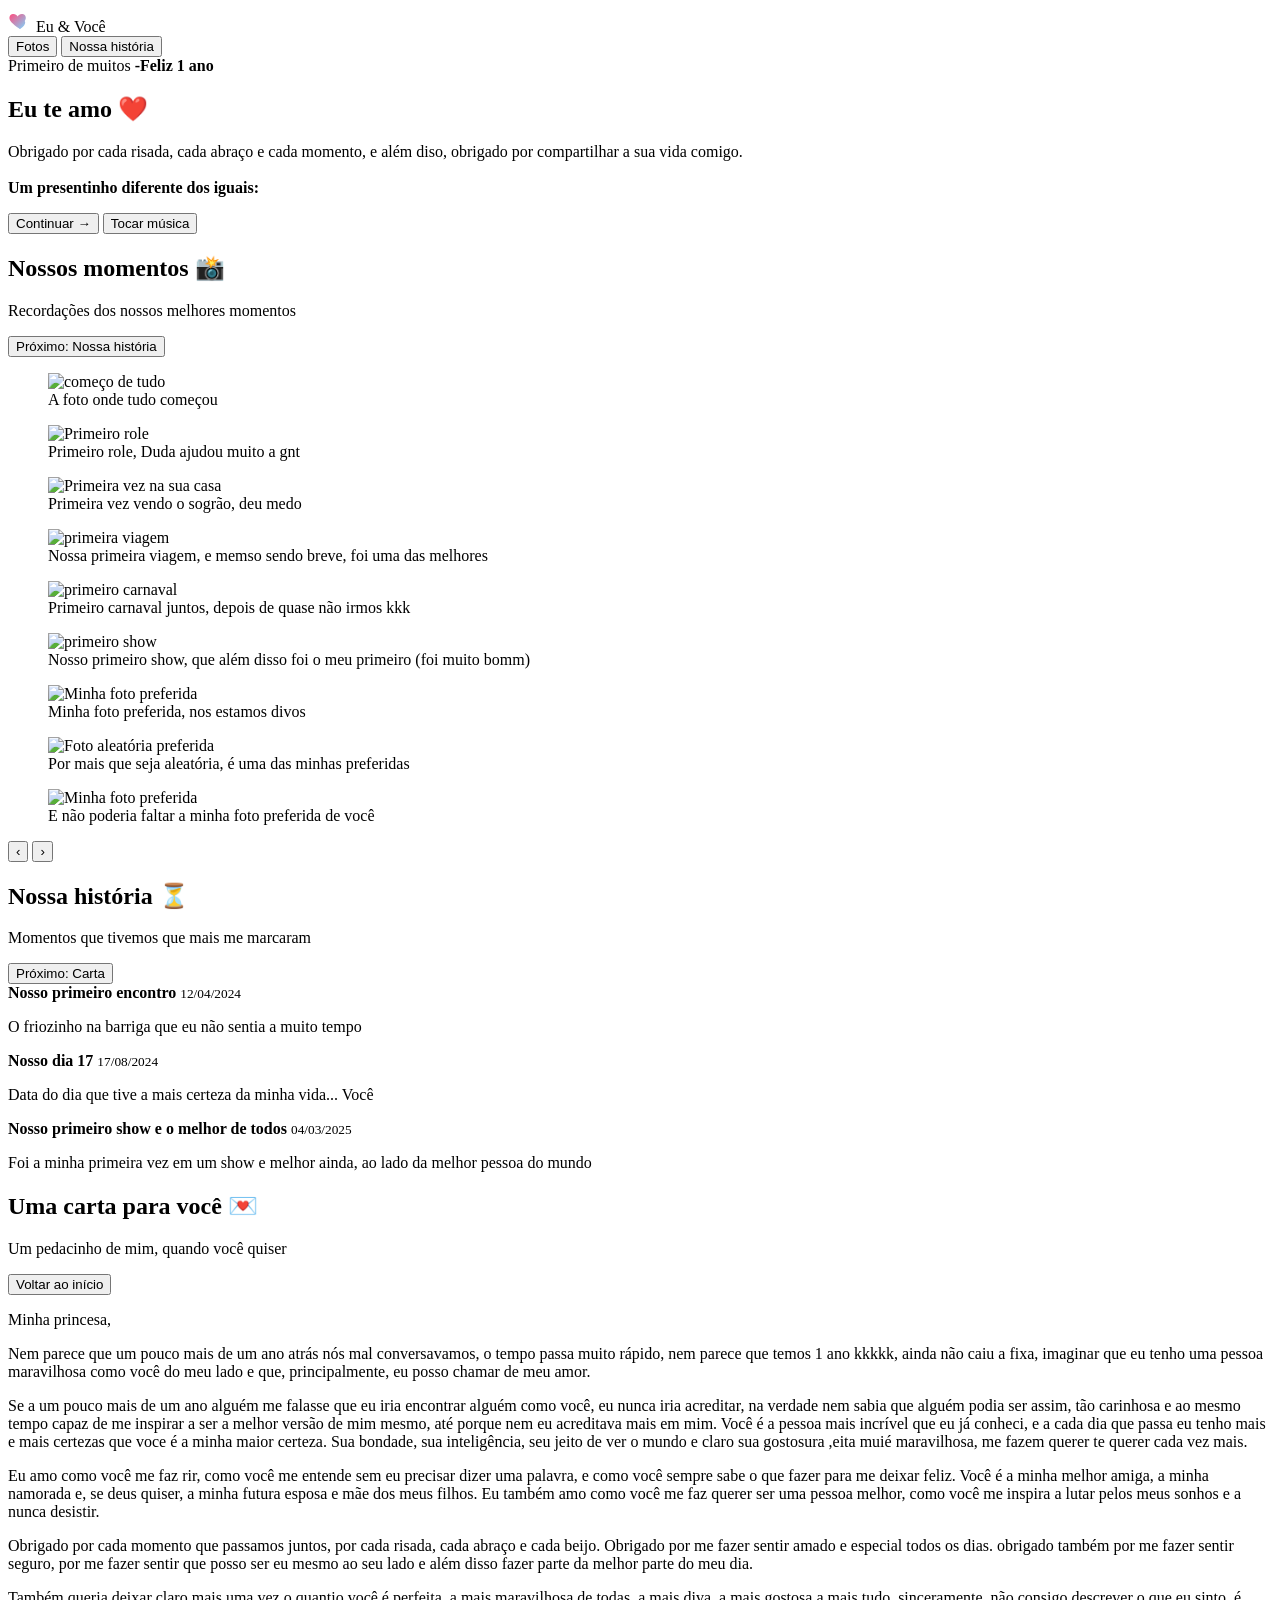
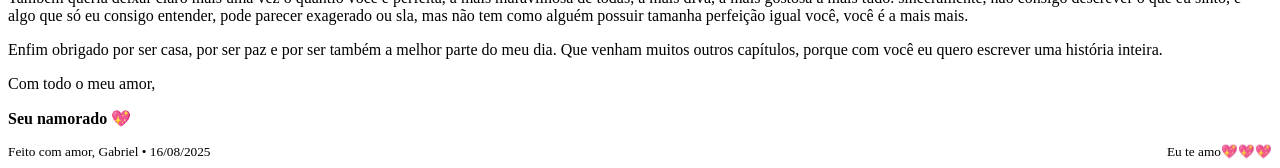
==== 1ano.html @ b61c2620 "Add files via upload" ====
<!DOCTYPE html>
<html lang="pt-BR">
  <head>
    <meta charset="UTF-8" />
    <meta name="viewport" content="width=device-width, initial-scale=1" />
    <title>Eu e Você — 1 Ano 💖</title>
    <meta
      name="description"
      content="Um presente digital romântico com animações para celebrar 1 ano de namoro."
    />
    <link rel="preconnect" href="https://fonts.gstatic.com" crossorigin />
    <link
      href="https://fonts.googleapis.com/css2?family=Poppins:wght@300;400;600;800&display=swap"
      rel="stylesheet"
    />
    <link rel="stylesheet" href="css/1ano.css" />
  </head>
  <body>
    <header class="nav" role="navigation" aria-label="Navegação principal">
      <div class="container">
        <div class="brand" aria-label="Marca">
          <svg
            class="heart"
            width="24"
            height="24"
            viewBox="0 0 24 24"
            fill="none"
            aria-hidden="true"
          >
            <path
              d="M12 21s-7-4.35-9.5-8.1C.42 10.11 1.62 6.5 4.9 6.07 7 5.8 8.77 7.09 9.64 8.5c.87-1.41 2.64-2.7 4.74-2.43 3.29.43 4.49 4.04 2.4 6.82C19 16.65 12 21 12 21Z"
              fill="url(#g)"
            ></path>
            <defs>
              <linearGradient id="g" x1="0" y1="0" x2="1" y2="1">
                <stop stop-color="#ff4d7e" />
                <stop offset="1" stop-color="#7bd7ff" />
              </linearGradient>
            </defs>
          </svg>
          <span>Eu & Você</span>
        </div>
        <div class="actions">
          <button
            class="btn alt"
            onclick="document.querySelector('#galeria').scrollIntoView({behavior:'smooth'})"
          >
            Fotos
          </button>
          <button
            class="btn"
            onclick="document.querySelector('#timeline').scrollIntoView({behavior:'smooth'})"
          >
            Nossa história
          </button>
        </div>
      </div>
    </header>

    <!-- HERO -->
    <section class="hero" id="inicio" aria-labelledby="tit-hero">
      <div class="heart-fx" aria-hidden="true" id="hearts"></div>
      <div class="container hero-inner">
        <span class="pill" role="note"
          >Primeiro de muitos <strong>-</strong><strong>Feliz 1 ano</strong></span
        >
        <h1 class="title" id="tit-hero">
          <span class="love" id="type">Eu te amo</span
          ><span aria-hidden="true"> ❤️</span>
        </h1>
        <p class="subtitle">
          Obrigado por cada risada, cada abraço e cada momento, e além diso, obrigado por compartilhar a sua vida comigo.<br>
          <br><strong>Um presentinho diferente dos iguais:</strong>
        </p>
        <div class="cta-row" role="group" aria-label="Ações principais">
          <button class="btn" id="btnContinuar" aria-describedby="dica">
            Continuar <span aria-hidden>→</span>
          </button>
          <button class="btn alt" id="btnMusica" aria-pressed="false">
            Tocar música
          </button>
        </div>
      </div>
    </section>

    <!-- GALERIA COM CARROSSEL -->
    <section id="galeria" aria-labelledby="tit-galeria">
      <div class="container">
        <div class="section-head reveal">
          <div>
            <h2 id="tit-galeria">Nossos momentos 📸</h2>
            <p class="section-sub">
              Recordações dos nossos melhores momentos
            </p>
          </div>
          <button
            class="btn alt"
            onclick="document.querySelector('#timeline').scrollIntoView({behavior:'smooth'})"
          >
            Próximo: Nossa história
          </button>
        </div>

        <div class="carousel" id="carousel">
          <div class="carousel-track">
            <figure class="card">
              <img
                src="images/comeco.jpeg"
                alt="começo de tudo"
              />
              <figcaption class="cap">A foto onde tudo começou</figcaption>
            </figure>
            <figure class="card">
              <img src="images/primeiro-role.jpeg" alt="Primeiro role" />
              <figcaption class="cap">
                Primeiro role, Duda ajudou muito a gnt
              </figcaption>
            </figure>
            <figure class="card">
              <img src="images/primeira-casa.jpeg" alt="Primeira vez na sua casa" />
              <figcaption class="cap">
                Primeira vez vendo o sogrão, deu medo
              </figcaption>
            </figure>
            <figure class="card">
              <img src="images/primeira-viagem.jpeg" alt="primeira viagem" />
              <figcaption class="cap">
                Nossa primeira viagem, e memso sendo breve, foi uma das melhores
              </figcaption>
            </figure>
            <figure class="card">
              <img
                src="images/primeiro-carnaval.jpeg"
                alt="primeiro carnaval"
              />
              <figcaption class="cap">
                Primeiro carnaval juntos, depois de quase não irmos kkk
              </figcaption>
            </figure>
            <figure class="card">
              <img
                src="images/primeiro-show.jpeg"
                alt="primeiro show"
              />
              <figcaption class="cap">
                Nosso primeiro show, que além disso foi o meu primeiro (foi
                muito bomm)
              </figcaption>
            </figure>
            <figure class="card">
              <img
                src="images/foto-preferida.jpeg"
                alt="Minha foto preferida"
              />
              <figcaption class="cap">
                Minha foto preferida, nos estamos divos
              </figcaption>
            </figure>
            <figure class="card">
              <img
                src="images/aleatoria-preferida.jpeg"
                alt="Foto aleatória preferida"
              />
              <figcaption class="cap">
                Por mais que seja aleatória, é uma das minhas preferidas
              </figcaption>
            </figure>
            <figure class="card">
              <img
                src="images/minha-preferida.jpeg"
                alt="Minha foto preferida"
              />
              <figcaption class="cap">
                E não poderia faltar a minha foto preferida de você
              </figcaption>
            </figure>
          </div>
          <button class="carousel-btn prev" aria-label="Anterior">‹</button>
          <button class="carousel-btn next" aria-label="Próxima">›</button>
        </div>
      </div>
    </section>

    <!-- TIMELINE -->
    <section id="timeline" aria-labelledby="tit-time">
      <div class="container">
        <div class="section-head reveal">
          <div>
            <h2 id="tit-time">Nossa história ⏳</h2>
            <p class="section-sub">Momentos que tivemos que mais me marcaram</p>
          </div>
          <button
            class="btn alt"
            onclick="document.querySelector('#carta').scrollIntoView({behavior:'smooth'})"
          >
            Próximo: Carta
          </button>
        </div>
        <div class="timeline">
          <div class="t-item reveal">
            <div class="t-dot" aria-hidden="true"></div>
            <div class="t-card">
              <strong>Nosso primeiro encontro</strong>
              <small>12/04/2024</small>
              <p>O friozinho na barriga que eu não sentia a muito tempo</p>
            </div>
          </div>
          <div class="t-item reveal">
            <div class="t-dot" aria-hidden="true"></div>
            <div class="t-card">
              <strong>Nosso dia 17</strong>
              <small>17/08/2024</small>
              <p>Data do dia que tive a mais certeza da minha vida... Você</p>
            </div>
          </div>
          <div class="t-item reveal">
            <div class="t-dot" aria-hidden="true"></div>
            <div class="t-card">
              <strong>Nosso primeiro show e o melhor de todos</strong>
              <small>04/03/2025</small>
              <p>
                Foi a minha primeira vez em um show e melhor ainda, ao lado da
                melhor pessoa do mundo
              </p>
            </div>
          </div>
        </div>
      </div>
    </section>

    <!-- CARTA -->
    <section id="carta" aria-labelledby="tit-carta">
      <div class="container">
        <div class="section-head reveal">
          <div>
            <h2 id="tit-carta">Uma carta para você 💌</h2>
            <p class="section-sub">
              Um pedacinho de mim, quando você quiser
            </p>
          </div>
          <button
            class="btn alt"
            onclick="document.querySelector('#inicio').scrollIntoView({behavior:'smooth'})"
          >
            Voltar ao início
          </button>
        </div>
        <div class="letter">
          <div class="paper reveal" id="texto-carta">
            <p>Minha princesa,</p>
            <p>
              Nem parece que um pouco mais de um ano atrás nós mal
              conversavamos, o tempo passa muito rápido, nem parece que temos 1
              ano kkkkk, ainda não caiu a fixa, imaginar que eu tenho uma pessoa
              maravilhosa como você do meu lado e que, principalmente, eu posso
              chamar de meu amor.
            </p>

            <p>
              Se a um pouco mais de um ano alguém me falasse que eu iria
              encontrar alguém como você, eu nunca iria acreditar, na verdade
              nem sabia que alguém podia ser assim, tão carinhosa e ao mesmo
              tempo capaz de me inspirar a ser a melhor versão de mim mesmo, até
              porque nem eu acreditava mais em mim. Você é a pessoa mais
              incrível que eu já conheci, e a cada dia que passa eu tenho mais e
              mais certezas que voce é a minha maior certeza. Sua bondade, sua
              inteligência, seu jeito de ver o mundo e claro sua gostosura ,eita
              muié maravilhosa, me fazem querer te querer cada vez mais.
            </p>

            <p>
              Eu amo como você me faz rir, como você me entende sem eu precisar
              dizer uma palavra, e como você sempre sabe o que fazer para me
              deixar feliz. Você é a minha melhor amiga, a minha namorada e, se
              deus quiser, a minha futura esposa e mãe dos meus filhos. Eu
              também amo como você me faz querer ser uma pessoa melhor, como
              você me inspira a lutar pelos meus sonhos e a nunca desistir.
            </p>
            <p>
              Obrigado por cada momento que passamos juntos, por cada risada,
              cada abraço e cada beijo. Obrigado por me fazer sentir amado e
              especial todos os dias. obrigado também por me fazer sentir
              seguro, por me fazer sentir que posso ser eu mesmo ao seu lado e
              além disso fazer parte da melhor parte do meu dia.
            </p>
            <p>
              Também queria deixar claro mais uma vez o quantio você é perfeita,
              a mais maravilhosa de todas, a mais diva, a mais gostosa a mais
              tudo. sinceramente, não consigo descrever o que eu sinto, é algo que
              só eu consigo entender, pode parecer exagerado ou sla, mas não tem
              como alguém possuir tamanha perfeição igual você, você é a mais
              mais.
            </p>
            <p>
              Enfim obrigado por ser casa, por ser paz e por ser também a melhor parte
              do meu dia. Que venham muitos outros capítulos, porque com você eu
              quero escrever uma história inteira.
            </p>
            <p>Com todo o meu amor,</p>
            <p><strong>Seu namorado 💖</strong></p>
          </div>
        </div>
      </div>
    </section>

    <footer>
      <div
        class="container"
        style="
          display: flex;
          justify-content: space-between;
          gap: 10px;
          flex-wrap: wrap;
        "
      >
        <small>Feito com amor, Gabriel • 16/08/2025</small>
        <small> Eu te amo💖💖💖</small
        >
      </div>
    </footer>

    <audio id="player" preload="auto" src="audio/musica.mp3"></audio>
    <script src="js/1ano.js"></script>
  </body>
</html>
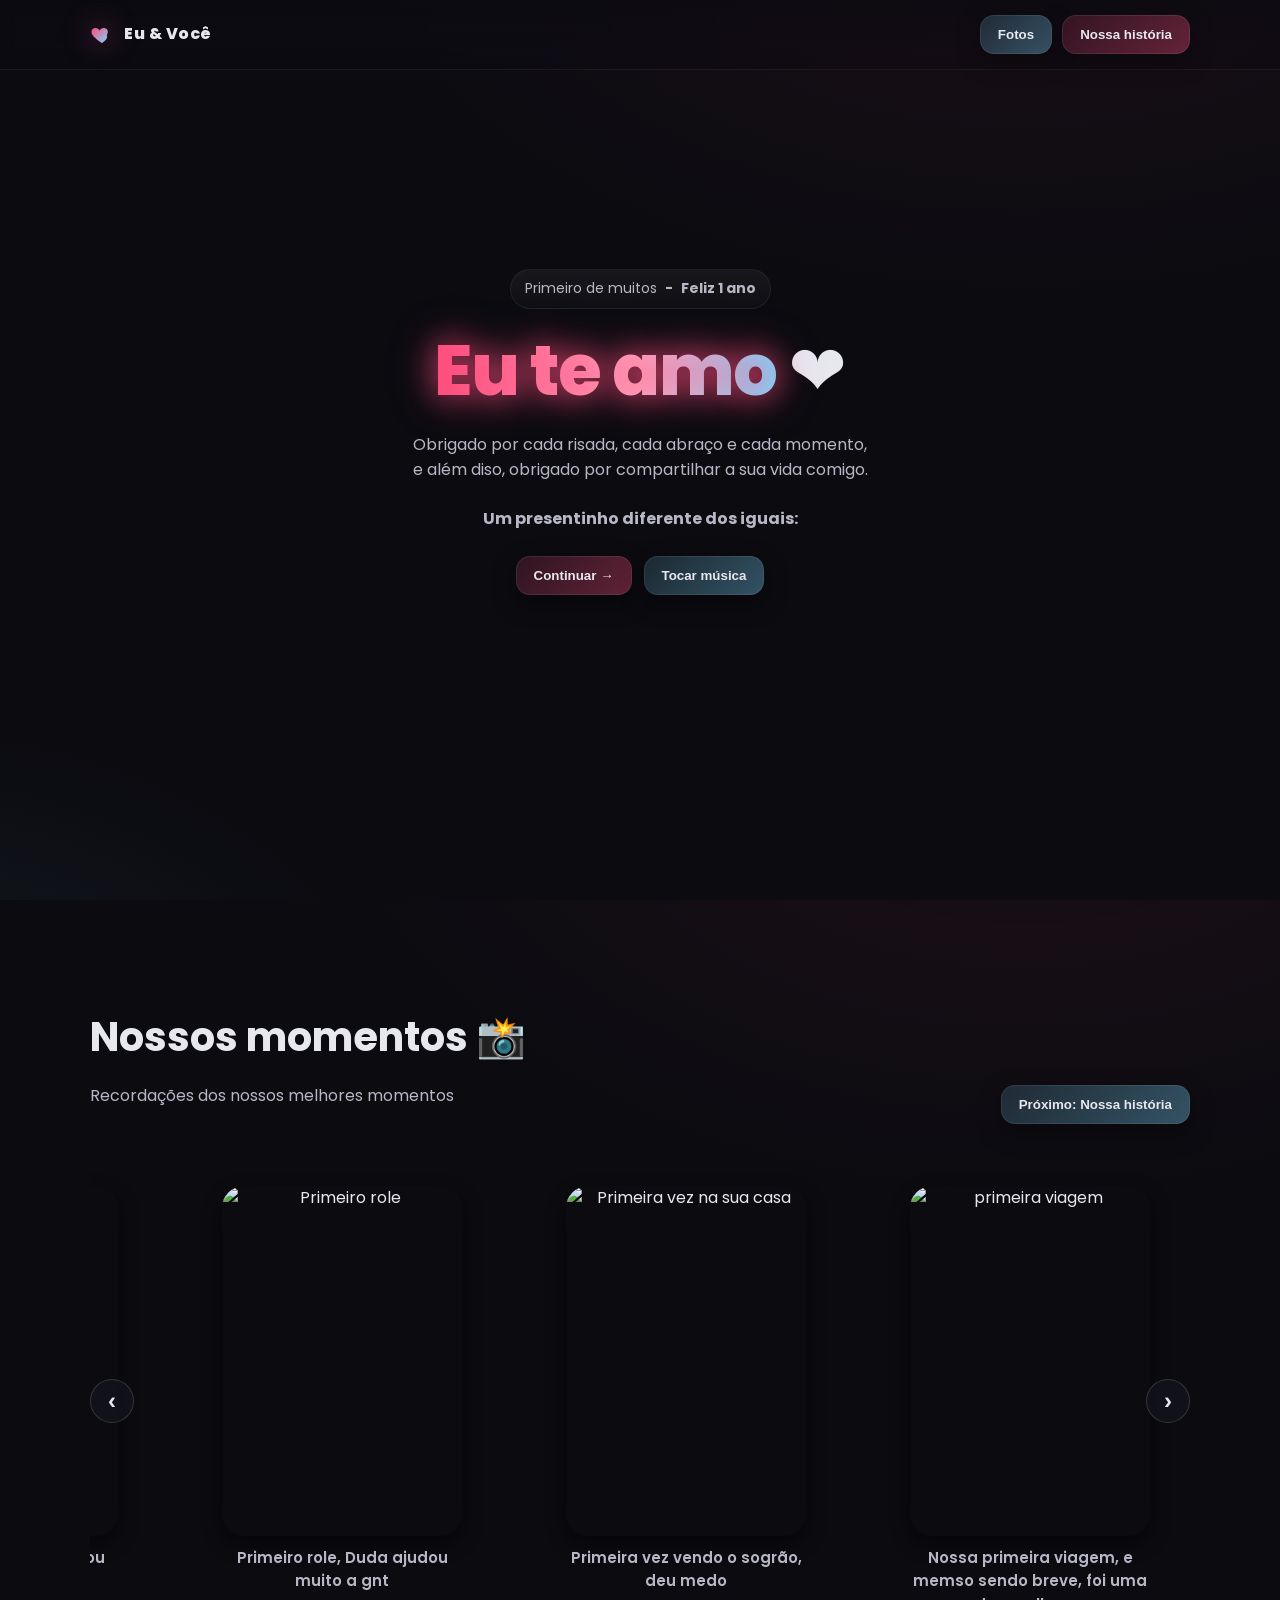
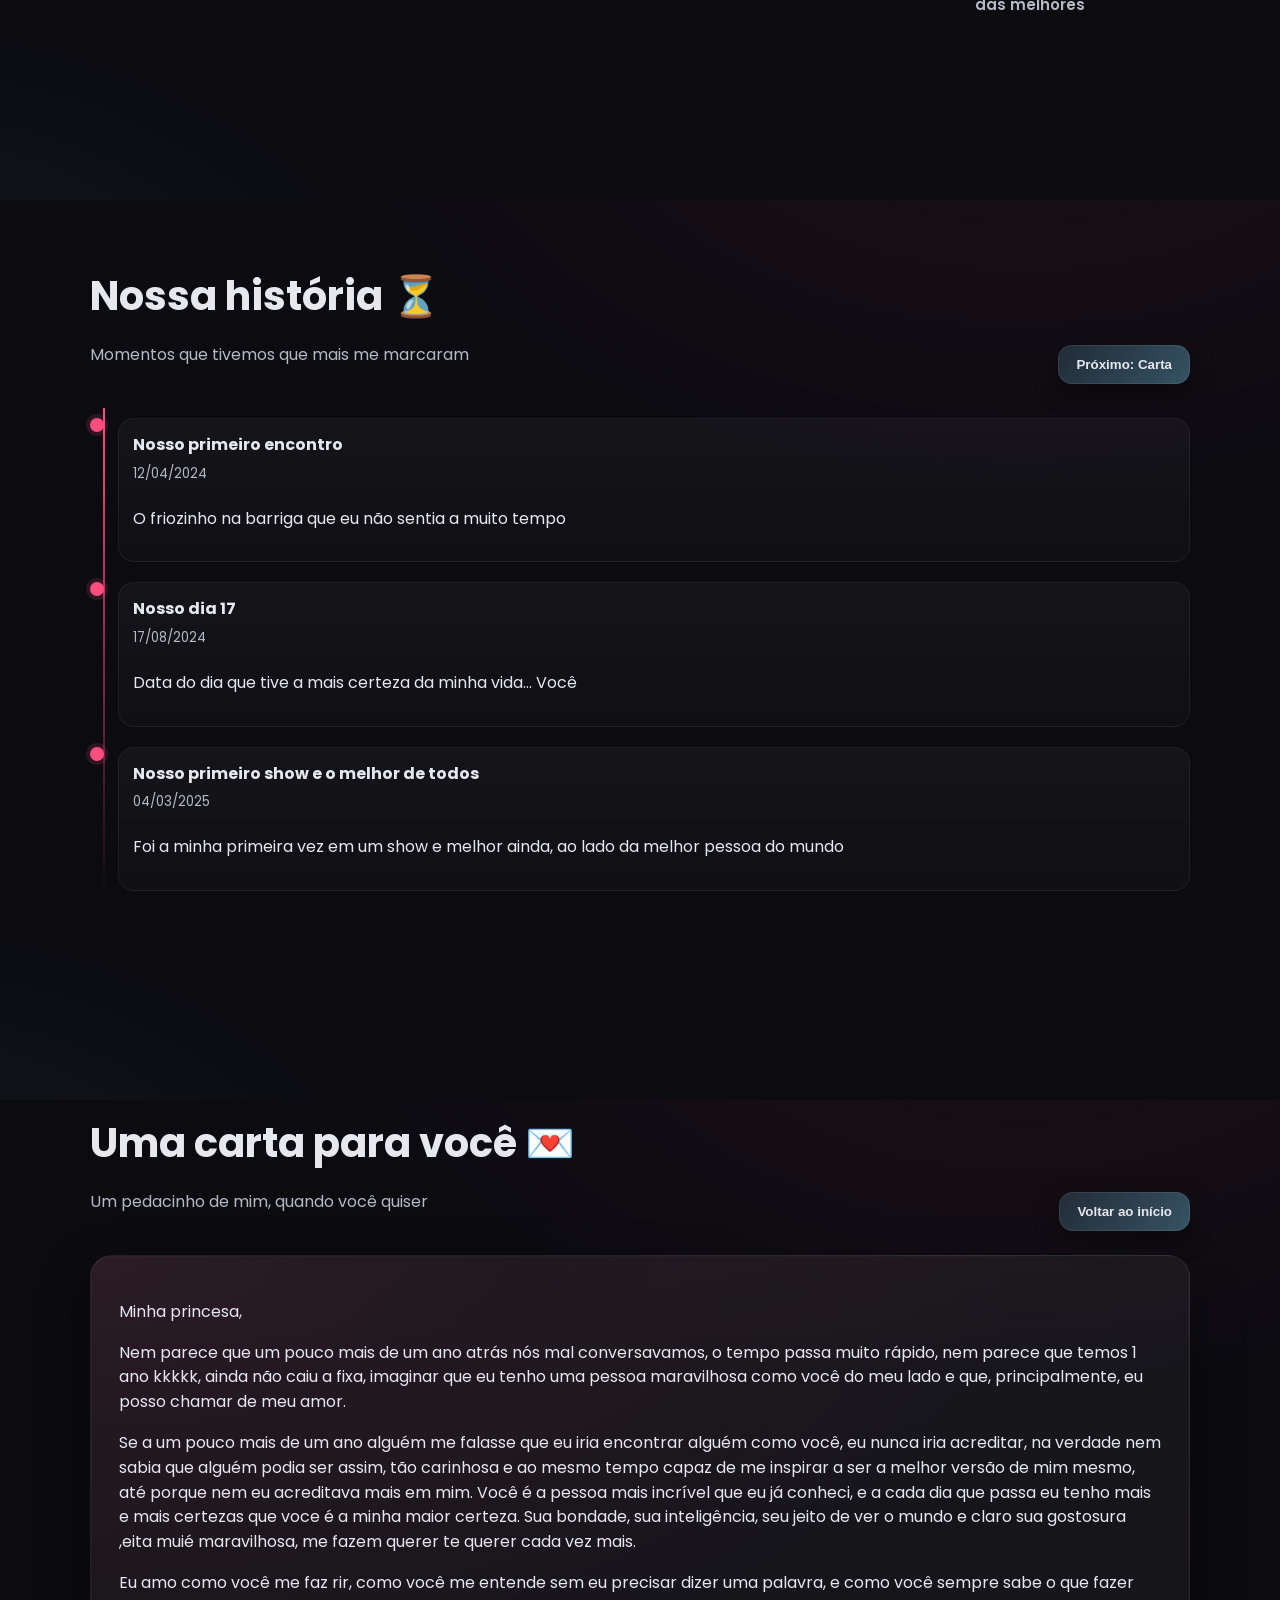
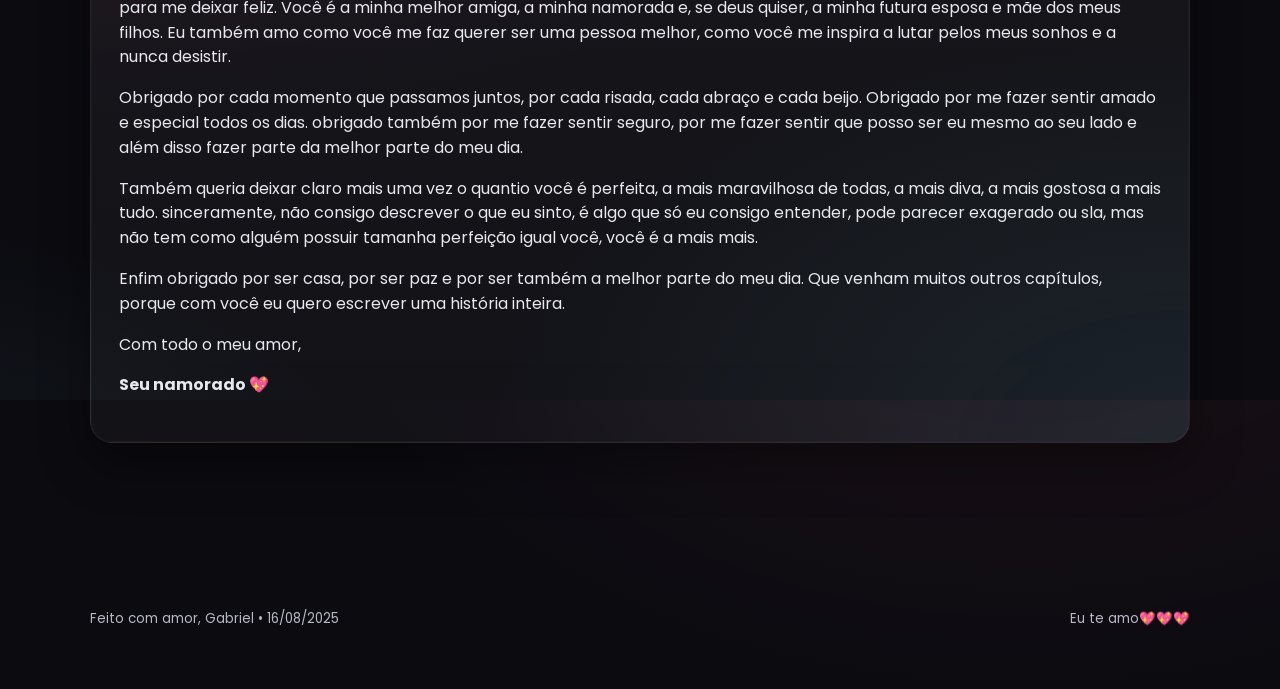
==== commit 354ab80b: "Update 1ano.html" ====
--- a/1ano.html
+++ b/1ano.html
@@ -13,7 +13,7 @@
       href="https://fonts.googleapis.com/css2?family=Poppins:wght@300;400;600;800&display=swap"
       rel="stylesheet"
     />
-    <link rel="stylesheet" href="css/1ano.css" />
+    <link rel="stylesheet" href="1ano.css" />
   </head>
   <body>
     <header class="nav" role="navigation" aria-label="Navegação principal">
@@ -318,8 +318,8 @@
         >
       </div>
     </footer>
-
-    <audio id="player" preload="auto" src="audio/musica.mp3"></audio>
-    <script src="js/1ano.js"></script>
+    
+    <script src="1ano.js"></script>
   </body>
 </html>
+
--- a/1ano.css
+++ b/1ano.css
@@ -0,0 +1,457 @@
+:root {
+    --bg: #0b0b10;
+    /* Dark base */
+    --bg-soft: #12121a;
+    /* Dark surface */
+    --txt: #e7e7ee;
+    /* Primary text */
+    --muted: #b7b7c6;
+    /* Secondary text */
+    --accent: #ff4d7e;
+    /* Primary accent (rosa) */
+    --accent-2: #7bd7ff;
+    /* Sec. accent (azul suave) */
+    --glow: 0 0 30px rgba(255, 77, 126, .45);
+    --radius: 22px;
+    --space: clamp(14px, 2.2vw, 24px);
+}
+
+* {
+    box-sizing: border-box
+}
+
+html, body {
+    height: 100%
+}
+
+body {
+    margin: 0;
+    font-family: Poppins, system-ui, -apple-system, Segoe UI, Roboto, Ubuntu, Cantarell, Noto Sans, sans-serif;
+    background: radial-gradient(1200px 800px at 80% -20%, rgba(255, 77, 126, .08), transparent 60%),
+        radial-gradient(900px 600px at -10% 120%, rgba(123, 215, 255, .08), transparent 60%),
+        var(--bg);
+    color: var(--txt);
+    line-height: 1.55;
+    overflow-x: hidden;
+    scroll-behavior: smooth;
+}
+
+a {
+    color: inherit
+}
+
+.container {
+    width: min(1100px, 92%);
+    margin-inline: auto
+}
+
+/* NAV minimal */
+.nav {
+    position: fixed;
+    inset: 0 auto auto 0;
+    right: 0;
+    height: 70px;
+    display: flex;
+    align-items: center;
+    z-index: 20;
+    /* Fallback without blur */
+    background: linear-gradient(180deg, rgba(11, 11, 16, .85), rgba(11, 11, 16, .3));
+    border-bottom: 1px solid rgba(255, 255, 255, .06);
+}
+
+.nav .container {
+    display: flex;
+    justify-content: space-between;
+    align-items: center
+}
+
+.brand {
+    display: flex;
+    gap: 10px;
+    align-items: center;
+    font-weight: 800;
+    letter-spacing: .5px
+}
+
+.brand .heart {
+    filter: drop-shadow(0 0 14px rgba(255, 77, 126, .6))
+}
+
+.nav .actions {
+    display: flex;
+    gap: 10px
+}
+
+.btn {
+    appearance: none;
+    border: 0;
+    padding: 12px 18px;
+    border-radius: 14px;
+    cursor: pointer;
+    font-weight: 600;
+    background: linear-gradient(135deg, rgba(255, 77, 126, .15), rgba(255, 77, 126, .35));
+    color: var(--txt);
+    box-shadow: inset 0 0 0 1px rgba(255, 255, 255, .08), 0 8px 24px rgba(0, 0, 0, .35);
+    transition: transform .18s ease, box-shadow .2s ease, filter .2s ease;
+}
+
+.btn:hover {
+    transform: translateY(-1px);
+    filter: saturate(110%);
+    box-shadow: inset 0 0 0 1px rgba(255, 77, 126, .4), 0 10px 28px rgba(255, 77, 126, .15)
+}
+
+.btn.alt {
+    background: linear-gradient(135deg, rgba(123, 215, 255, .15), rgba(123, 215, 255, .35))
+}
+
+/* HERO */
+.hero {
+    position: relative;
+    min-height: 100vh;
+    display: grid;
+    place-items: center;
+    text-align: center;
+    padding-top: 70px
+}
+
+.hero-inner {
+    display: grid;
+    gap: 24px;
+    place-items: center
+}
+
+.pill {
+    display: inline-flex;
+    align-items: center;
+    gap: 8px;
+    padding: 8px 14px;
+    border-radius: 999px;
+    font-size: 14px;
+    color: var(--muted);
+    background: linear-gradient(180deg, rgba(255, 255, 255, .05), rgba(255, 255, 255, .02));
+    border: 1px solid rgba(255, 255, 255, .06);
+}
+
+.title {
+    font-size: clamp(36px, 6vw, 70px);
+    font-weight: 800;
+    letter-spacing: -.02em;
+    line-height: 1.08;
+    margin: 0
+}
+
+.title .love {
+    background: linear-gradient(90deg, var(--accent), #ffa4be 60%, var(--accent-2));
+    -webkit-background-clip: text;
+    background-clip: text;
+    color: transparent;
+    text-shadow: var(--glow)
+}
+
+.subtitle {
+    max-width: 46ch;
+    color: var(--muted);
+    margin: 0
+}
+
+.cta-row {
+    display: flex;
+    gap: 12px;
+    flex-wrap: wrap;
+    justify-content: center
+}
+
+/* HEARTS floating */
+.heart-fx {
+    position: absolute;
+    inset: 0;
+    overflow: hidden;
+    pointer-events: none
+}
+
+.heart-fx span {
+    position: absolute;
+    bottom: -40px;
+    font-size: clamp(18px, 2.4vw, 32px);
+    opacity: .55;
+    animation: floatUp linear forwards;
+}
+
+@keyframes floatUp {
+    from {
+        transform: translateY(0) translateX(0) scale(.9)
+    }
+
+    to {
+        transform: translateY(-120vh) translateX(var(--tx)) scale(1.2);
+        opacity: 0
+    }
+}
+
+/* ==== CARROSSEL AJUSTADO ==== */
+.carousel {
+    position: relative;
+    overflow: hidden;
+    width: 100%;
+    margin: 0 auto;
+    padding: 10px 0;
+}
+
+.carousel-track {
+    display: flex;
+    flex-wrap: nowrap;
+    transition: transform 0.5s ease;
+    will-change: transform;
+}
+
+.carousel .card {
+    flex: 0 0 24%;
+    text-align: center;
+    padding: 12px;
+    box-sizing: border-box;
+    display: flex;
+    flex-direction: column;
+    align-items: center;
+}
+
+.carousel .card img {
+    width: 100%;
+    height: 350px;
+    object-fit: cover;
+    border-radius: var(--radius);
+    box-shadow: 0 8px 20px rgba(0, 0, 0, .4);
+    display: block;
+}
+
+.carousel .card .cap {
+    margin-top: 10px;
+    font-size: 15px;
+    font-weight: 600;
+    color: var(--muted);
+    text-align: center;
+}
+
+.carousel-btn {
+    position: absolute;
+    top: 50%;
+    transform: translateY(-50%);
+    background: rgba(20, 20, 30, .7);
+    border: 1px solid rgba(255, 255, 255, .15);
+    border-radius: 50%;
+    width: 44px;
+    height: 44px;
+    cursor: pointer;
+    color: var(--txt);
+    font-size: 24px;
+    font-weight: 700;
+    display: grid;
+    place-items: center;
+    transition: background .3s;
+}
+
+.carousel-btn:hover {
+    background: rgba(255, 255, 255, .15);
+}
+
+.carousel-btn.prev {
+    left: 0;
+}
+
+.carousel-btn.next {
+    right: 0;
+}
+
+
+.carousel-btn:hover {
+    background: rgba(255, 255, 255, .15);
+}
+
+
+/* ==== FIM CARROSSEL ==== */
+
+section {
+    padding: calc(80px + 2vw) 0
+}
+
+.section-head {
+    display: flex;
+    align-items: end;
+    justify-content: space-between;
+    gap: 14px;
+    margin-bottom: 24px
+}
+
+h2 {
+    margin: 0;
+    font-size: clamp(24px, 3.4vw, 40px)
+}
+
+.section-sub {
+    color: var(--muted)
+}
+
+/* Lightbox */
+.lightbox {
+    position: fixed;
+    inset: 0;
+    display: none;
+    place-items: center;
+    background: rgba(6, 6, 12, .72);
+    /* Fallback without blur */
+    z-index: 40
+}
+
+.lightbox.open {
+    display: grid
+}
+
+.lightbox figure {
+    max-width: min(92vw, 980px);
+    max-height: 84vh;
+    margin: 0;
+    position: relative
+}
+
+.lightbox img {
+    width: 100%;
+    height: 100%;
+    object-fit: contain;
+    border-radius: 18px;
+    box-shadow: 0 30px 80px rgba(0, 0, 0, .5)
+}
+
+.lightbox .close, .lightbox .prev, .lightbox .next {
+    position: absolute;
+    top: 8px;
+    display: grid;
+    place-items: center;
+    width: 42px;
+    height: 42px;
+    border-radius: 12px;
+    cursor: pointer;
+    /* Cross-browser text selection disable */
+    -webkit-user-select: none;
+    -ms-user-select: none;
+    user-select: none;
+    background: rgba(20, 20, 30, .7);
+    border: 1px solid rgba(255, 255, 255, .1)
+}
+
+.lightbox .close {
+    right: 8px
+}
+
+.lightbox .prev {
+    left: 8px;
+    top: calc(50% - 21px)
+}
+
+.lightbox .next {
+    right: 8px;
+    top: calc(50% - 21px)
+}
+
+/* SECTION — LINHA DO TEMPO */
+.timeline {
+    position: relative;
+    margin-top: 14px
+}
+
+.timeline::before {
+    content: "";
+    position: absolute;
+    left: calc(8px + .5ch);
+    top: 0;
+    bottom: 0;
+    width: 2px;
+    background: linear-gradient(var(--accent), transparent)
+}
+
+.t-item {
+    display: grid;
+    grid-template-columns: auto 1fr;
+    gap: 14px;
+    padding: 10px 0
+}
+
+.t-dot {
+    width: 14px;
+    height: 14px;
+    border-radius: 999px;
+    background: var(--accent);
+    box-shadow: 0 0 0 4px rgba(255, 77, 126, .15)
+}
+
+.t-card {
+    background: linear-gradient(180deg, rgba(255, 255, 255, .04), rgba(255, 255, 255, .02));
+    border: 1px solid rgba(255, 255, 255, .06);
+    border-radius: 16px;
+    padding: 14px;
+    display: grid;
+    gap: 6px
+}
+
+.t-card small {
+    color: var(--muted)
+}
+
+/* SECTION — CARTA */
+.letter {
+    display: grid;
+    gap: 16px
+}
+
+.paper {
+    background: radial-gradient(200% 140% at 0% 0%, rgba(255, 77, 126, .09), transparent 43%),
+        radial-gradient(150% 120% at 100% 100%, rgba(123, 215, 255, .09), transparent 43%),
+        linear-gradient(180deg, rgba(255, 255, 255, .05), rgba(255, 255, 255, .03));
+    border: 1px solid rgba(255, 255, 255, .06);
+    border-radius: var(--radius);
+    padding: clamp(16px, 3vw, 28px);
+    box-shadow: inset 0 0 0 1px rgba(255, 255, 255, .02), 0 20px 50px rgba(0, 0, 0, .35);
+}
+
+/* FOOTER */
+footer {
+    padding: 60px 0;
+    color: var(--muted)
+}
+
+/* Reveal on scroll */
+.reveal {
+    opacity: 0;
+    transform: translateY(18px);
+    transition: opacity .6s ease, transform .6s ease
+}
+
+.reveal.show {
+    opacity: 1;
+    transform: none
+}
+
+/* Prefer reduced motion */
+@media (prefers-reduced-motion: reduce) {
+    .heart-fx span {
+        animation: none
+    }
+
+    .reveal {
+        transition: none
+    }
+}
+
+/* Enhance: only apply blur where supported */
+@supports ((-webkit-backdrop-filter: blur(0)) or (backdrop-filter: blur(0))) {
+    .nav {
+        -webkit-backdrop-filter: saturate(140%) blur(8px);
+        backdrop-filter: saturate(140%) blur(8px);
+        /* Slightly lighter gradient when blur is available */
+        background: linear-gradient(180deg, rgba(11, 11, 16, .75), rgba(11, 11, 16, .28));
+    }
+
+    .lightbox {
+        -webkit-backdrop-filter: blur(6px);
+        backdrop-filter: blur(6px);
+    }
+}
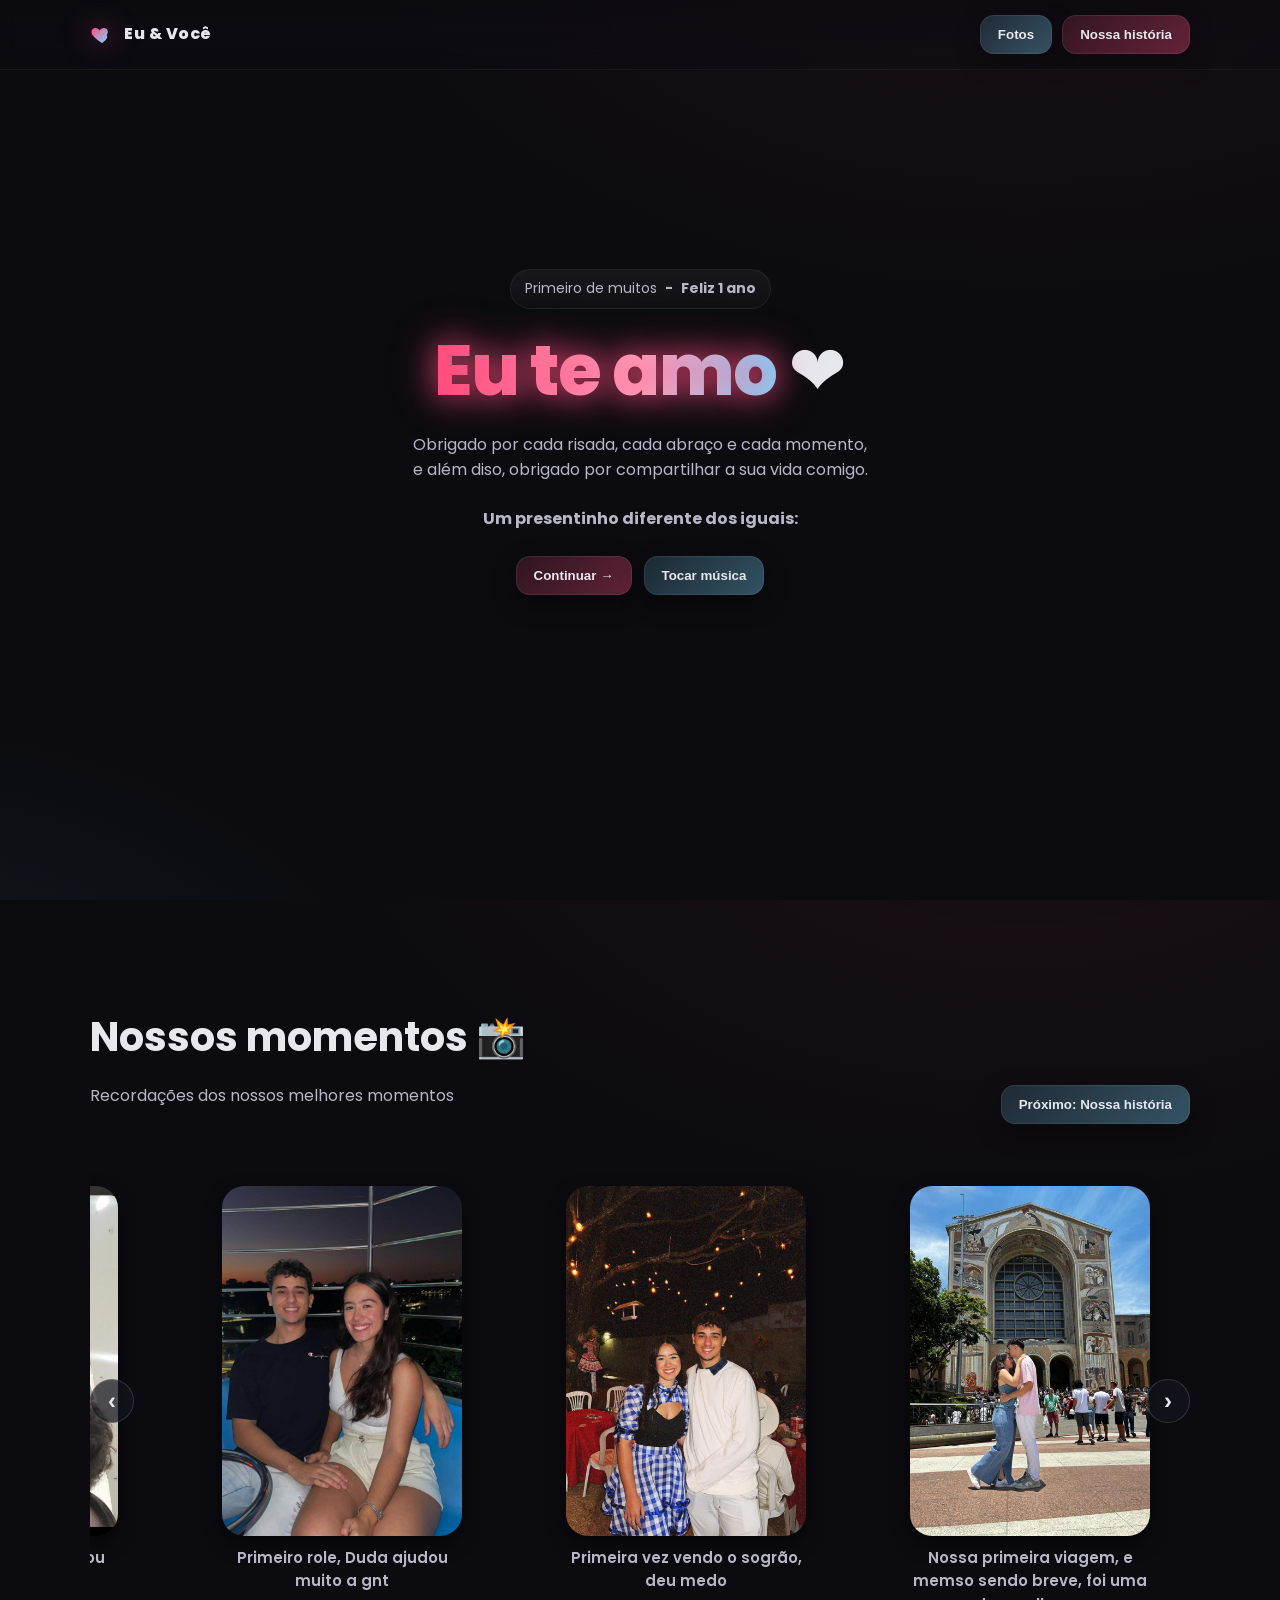
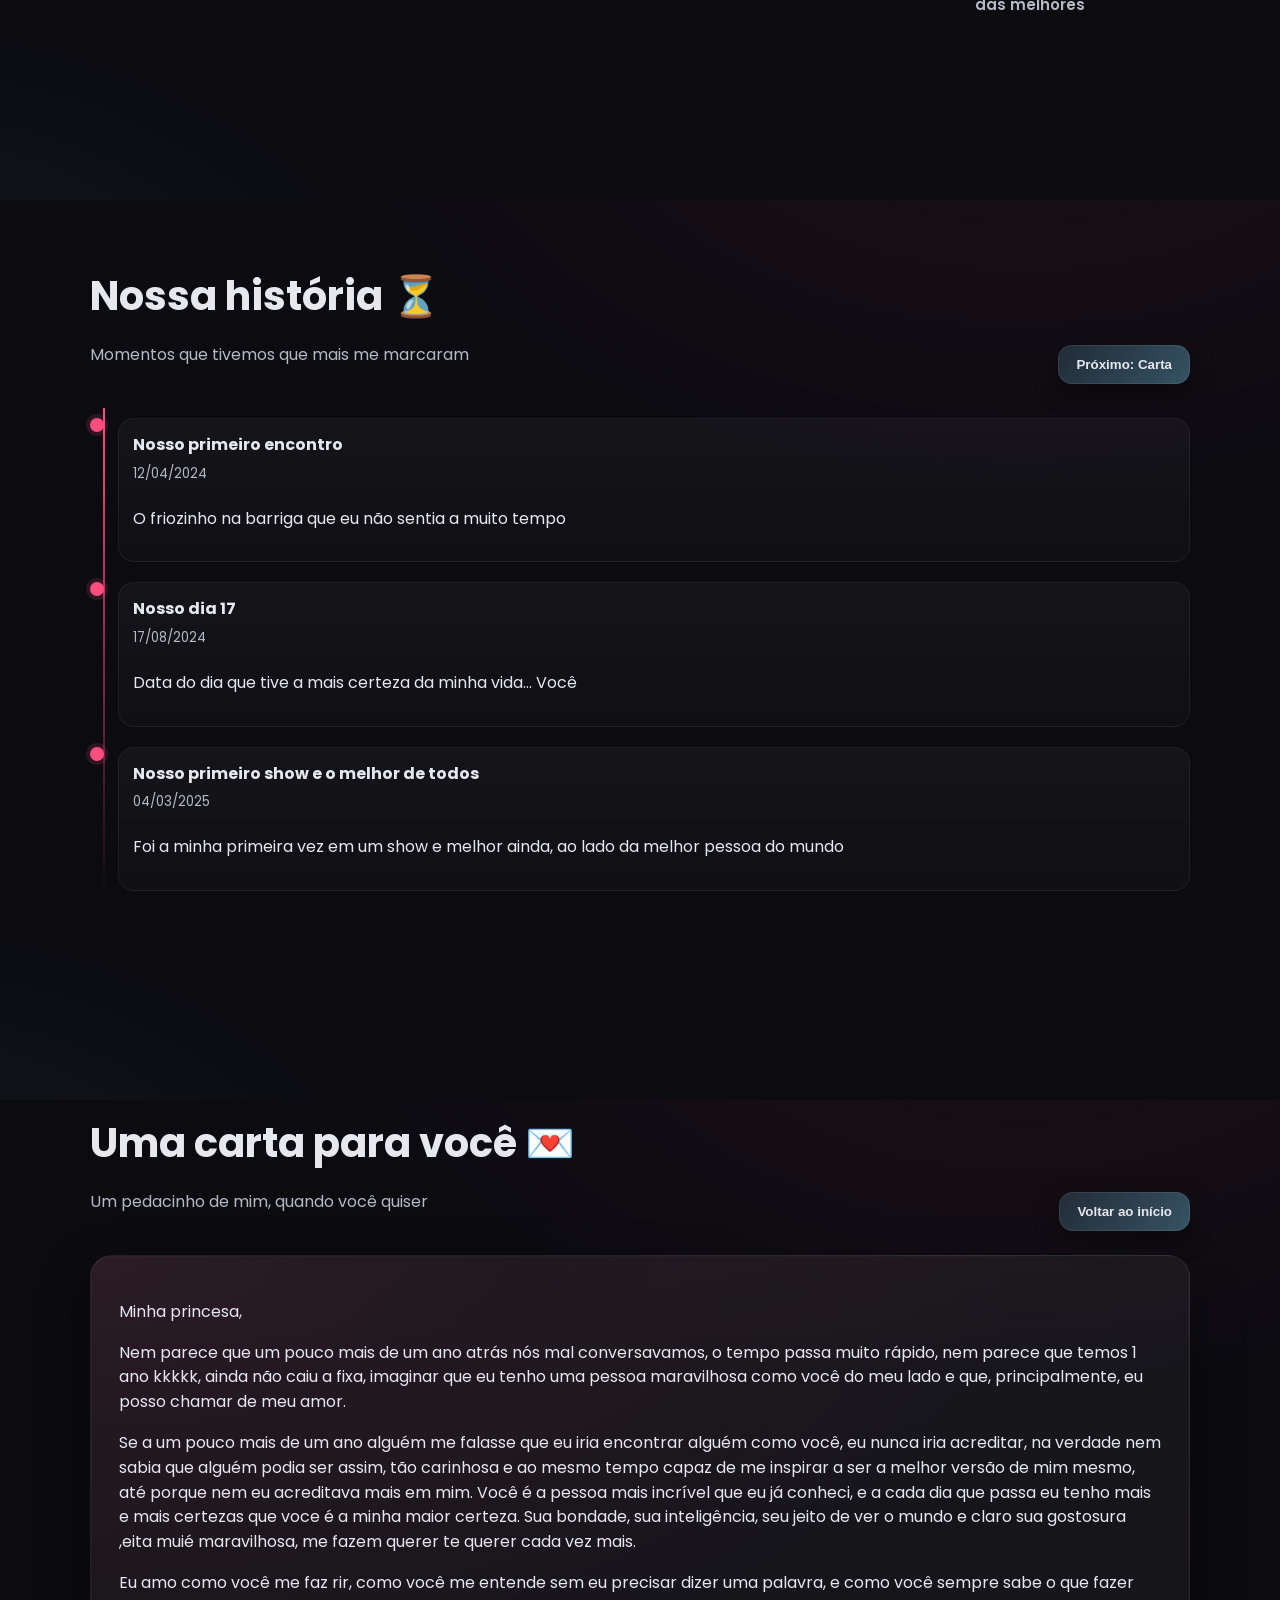
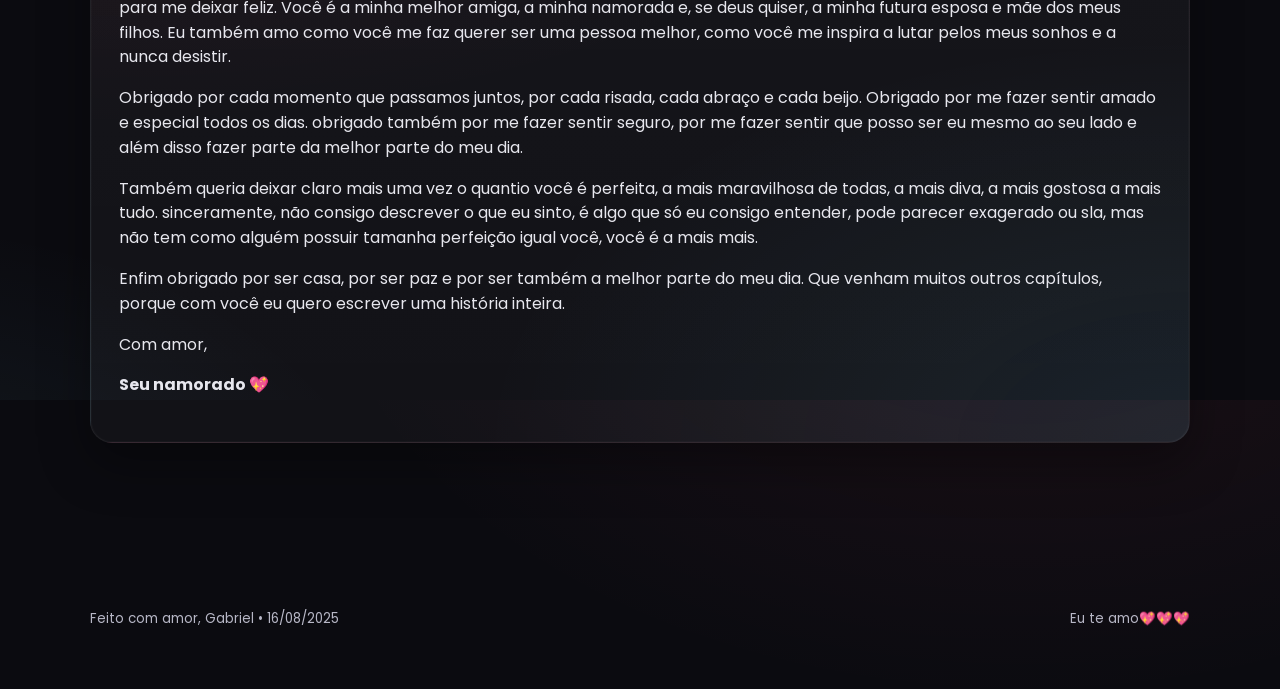
==== commit 0a190ed9: "criando projeto de 1 ano" ====
--- a/1ano.html
+++ b/1ano.html
@@ -1,325 +1,325 @@
-<!DOCTYPE html>
-<html lang="pt-BR">
-  <head>
-    <meta charset="UTF-8" />
-    <meta name="viewport" content="width=device-width, initial-scale=1" />
-    <title>Eu e Você — 1 Ano 💖</title>
-    <meta
-      name="description"
-      content="Um presente digital romântico com animações para celebrar 1 ano de namoro."
-    />
-    <link rel="preconnect" href="https://fonts.gstatic.com" crossorigin />
-    <link
-      href="https://fonts.googleapis.com/css2?family=Poppins:wght@300;400;600;800&display=swap"
-      rel="stylesheet"
-    />
-    <link rel="stylesheet" href="1ano.css" />
-  </head>
-  <body>
-    <header class="nav" role="navigation" aria-label="Navegação principal">
-      <div class="container">
-        <div class="brand" aria-label="Marca">
-          <svg
-            class="heart"
-            width="24"
-            height="24"
-            viewBox="0 0 24 24"
-            fill="none"
-            aria-hidden="true"
-          >
-            <path
-              d="M12 21s-7-4.35-9.5-8.1C.42 10.11 1.62 6.5 4.9 6.07 7 5.8 8.77 7.09 9.64 8.5c.87-1.41 2.64-2.7 4.74-2.43 3.29.43 4.49 4.04 2.4 6.82C19 16.65 12 21 12 21Z"
-              fill="url(#g)"
-            ></path>
-            <defs>
-              <linearGradient id="g" x1="0" y1="0" x2="1" y2="1">
-                <stop stop-color="#ff4d7e" />
-                <stop offset="1" stop-color="#7bd7ff" />
-              </linearGradient>
-            </defs>
-          </svg>
-          <span>Eu & Você</span>
-        </div>
-        <div class="actions">
-          <button
-            class="btn alt"
-            onclick="document.querySelector('#galeria').scrollIntoView({behavior:'smooth'})"
-          >
-            Fotos
-          </button>
-          <button
-            class="btn"
-            onclick="document.querySelector('#timeline').scrollIntoView({behavior:'smooth'})"
-          >
-            Nossa história
-          </button>
-        </div>
-      </div>
-    </header>
-
-    <!-- HERO -->
-    <section class="hero" id="inicio" aria-labelledby="tit-hero">
-      <div class="heart-fx" aria-hidden="true" id="hearts"></div>
-      <div class="container hero-inner">
-        <span class="pill" role="note"
-          >Primeiro de muitos <strong>-</strong><strong>Feliz 1 ano</strong></span
-        >
-        <h1 class="title" id="tit-hero">
-          <span class="love" id="type">Eu te amo</span
-          ><span aria-hidden="true"> ❤️</span>
-        </h1>
-        <p class="subtitle">
-          Obrigado por cada risada, cada abraço e cada momento, e além diso, obrigado por compartilhar a sua vida comigo.<br>
-          <br><strong>Um presentinho diferente dos iguais:</strong>
-        </p>
-        <div class="cta-row" role="group" aria-label="Ações principais">
-          <button class="btn" id="btnContinuar" aria-describedby="dica">
-            Continuar <span aria-hidden>→</span>
-          </button>
-          <button class="btn alt" id="btnMusica" aria-pressed="false">
-            Tocar música
-          </button>
-        </div>
-      </div>
-    </section>
-
-    <!-- GALERIA COM CARROSSEL -->
-    <section id="galeria" aria-labelledby="tit-galeria">
-      <div class="container">
-        <div class="section-head reveal">
-          <div>
-            <h2 id="tit-galeria">Nossos momentos 📸</h2>
-            <p class="section-sub">
-              Recordações dos nossos melhores momentos
-            </p>
-          </div>
-          <button
-            class="btn alt"
-            onclick="document.querySelector('#timeline').scrollIntoView({behavior:'smooth'})"
-          >
-            Próximo: Nossa história
-          </button>
-        </div>
-
-        <div class="carousel" id="carousel">
-          <div class="carousel-track">
-            <figure class="card">
-              <img
-                src="images/comeco.jpeg"
-                alt="começo de tudo"
-              />
-              <figcaption class="cap">A foto onde tudo começou</figcaption>
-            </figure>
-            <figure class="card">
-              <img src="images/primeiro-role.jpeg" alt="Primeiro role" />
-              <figcaption class="cap">
-                Primeiro role, Duda ajudou muito a gnt
-              </figcaption>
-            </figure>
-            <figure class="card">
-              <img src="images/primeira-casa.jpeg" alt="Primeira vez na sua casa" />
-              <figcaption class="cap">
-                Primeira vez vendo o sogrão, deu medo
-              </figcaption>
-            </figure>
-            <figure class="card">
-              <img src="images/primeira-viagem.jpeg" alt="primeira viagem" />
-              <figcaption class="cap">
-                Nossa primeira viagem, e memso sendo breve, foi uma das melhores
-              </figcaption>
-            </figure>
-            <figure class="card">
-              <img
-                src="images/primeiro-carnaval.jpeg"
-                alt="primeiro carnaval"
-              />
-              <figcaption class="cap">
-                Primeiro carnaval juntos, depois de quase não irmos kkk
-              </figcaption>
-            </figure>
-            <figure class="card">
-              <img
-                src="images/primeiro-show.jpeg"
-                alt="primeiro show"
-              />
-              <figcaption class="cap">
-                Nosso primeiro show, que além disso foi o meu primeiro (foi
-                muito bomm)
-              </figcaption>
-            </figure>
-            <figure class="card">
-              <img
-                src="images/foto-preferida.jpeg"
-                alt="Minha foto preferida"
-              />
-              <figcaption class="cap">
-                Minha foto preferida, nos estamos divos
-              </figcaption>
-            </figure>
-            <figure class="card">
-              <img
-                src="images/aleatoria-preferida.jpeg"
-                alt="Foto aleatória preferida"
-              />
-              <figcaption class="cap">
-                Por mais que seja aleatória, é uma das minhas preferidas
-              </figcaption>
-            </figure>
-            <figure class="card">
-              <img
-                src="images/minha-preferida.jpeg"
-                alt="Minha foto preferida"
-              />
-              <figcaption class="cap">
-                E não poderia faltar a minha foto preferida de você
-              </figcaption>
-            </figure>
-          </div>
-          <button class="carousel-btn prev" aria-label="Anterior">‹</button>
-          <button class="carousel-btn next" aria-label="Próxima">›</button>
-        </div>
-      </div>
-    </section>
-
-    <!-- TIMELINE -->
-    <section id="timeline" aria-labelledby="tit-time">
-      <div class="container">
-        <div class="section-head reveal">
-          <div>
-            <h2 id="tit-time">Nossa história ⏳</h2>
-            <p class="section-sub">Momentos que tivemos que mais me marcaram</p>
-          </div>
-          <button
-            class="btn alt"
-            onclick="document.querySelector('#carta').scrollIntoView({behavior:'smooth'})"
-          >
-            Próximo: Carta
-          </button>
-        </div>
-        <div class="timeline">
-          <div class="t-item reveal">
-            <div class="t-dot" aria-hidden="true"></div>
-            <div class="t-card">
-              <strong>Nosso primeiro encontro</strong>
-              <small>12/04/2024</small>
-              <p>O friozinho na barriga que eu não sentia a muito tempo</p>
-            </div>
-          </div>
-          <div class="t-item reveal">
-            <div class="t-dot" aria-hidden="true"></div>
-            <div class="t-card">
-              <strong>Nosso dia 17</strong>
-              <small>17/08/2024</small>
-              <p>Data do dia que tive a mais certeza da minha vida... Você</p>
-            </div>
-          </div>
-          <div class="t-item reveal">
-            <div class="t-dot" aria-hidden="true"></div>
-            <div class="t-card">
-              <strong>Nosso primeiro show e o melhor de todos</strong>
-              <small>04/03/2025</small>
-              <p>
-                Foi a minha primeira vez em um show e melhor ainda, ao lado da
-                melhor pessoa do mundo
-              </p>
-            </div>
-          </div>
-        </div>
-      </div>
-    </section>
-
-    <!-- CARTA -->
-    <section id="carta" aria-labelledby="tit-carta">
-      <div class="container">
-        <div class="section-head reveal">
-          <div>
-            <h2 id="tit-carta">Uma carta para você 💌</h2>
-            <p class="section-sub">
-              Um pedacinho de mim, quando você quiser
-            </p>
-          </div>
-          <button
-            class="btn alt"
-            onclick="document.querySelector('#inicio').scrollIntoView({behavior:'smooth'})"
-          >
-            Voltar ao início
-          </button>
-        </div>
-        <div class="letter">
-          <div class="paper reveal" id="texto-carta">
-            <p>Minha princesa,</p>
-            <p>
-              Nem parece que um pouco mais de um ano atrás nós mal
-              conversavamos, o tempo passa muito rápido, nem parece que temos 1
-              ano kkkkk, ainda não caiu a fixa, imaginar que eu tenho uma pessoa
-              maravilhosa como você do meu lado e que, principalmente, eu posso
-              chamar de meu amor.
-            </p>
-
-            <p>
-              Se a um pouco mais de um ano alguém me falasse que eu iria
-              encontrar alguém como você, eu nunca iria acreditar, na verdade
-              nem sabia que alguém podia ser assim, tão carinhosa e ao mesmo
-              tempo capaz de me inspirar a ser a melhor versão de mim mesmo, até
-              porque nem eu acreditava mais em mim. Você é a pessoa mais
-              incrível que eu já conheci, e a cada dia que passa eu tenho mais e
-              mais certezas que voce é a minha maior certeza. Sua bondade, sua
-              inteligência, seu jeito de ver o mundo e claro sua gostosura ,eita
-              muié maravilhosa, me fazem querer te querer cada vez mais.
-            </p>
-
-            <p>
-              Eu amo como você me faz rir, como você me entende sem eu precisar
-              dizer uma palavra, e como você sempre sabe o que fazer para me
-              deixar feliz. Você é a minha melhor amiga, a minha namorada e, se
-              deus quiser, a minha futura esposa e mãe dos meus filhos. Eu
-              também amo como você me faz querer ser uma pessoa melhor, como
-              você me inspira a lutar pelos meus sonhos e a nunca desistir.
-            </p>
-            <p>
-              Obrigado por cada momento que passamos juntos, por cada risada,
-              cada abraço e cada beijo. Obrigado por me fazer sentir amado e
-              especial todos os dias. obrigado também por me fazer sentir
-              seguro, por me fazer sentir que posso ser eu mesmo ao seu lado e
-              além disso fazer parte da melhor parte do meu dia.
-            </p>
-            <p>
-              Também queria deixar claro mais uma vez o quantio você é perfeita,
-              a mais maravilhosa de todas, a mais diva, a mais gostosa a mais
-              tudo. sinceramente, não consigo descrever o que eu sinto, é algo que
-              só eu consigo entender, pode parecer exagerado ou sla, mas não tem
-              como alguém possuir tamanha perfeição igual você, você é a mais
-              mais.
-            </p>
-            <p>
-              Enfim obrigado por ser casa, por ser paz e por ser também a melhor parte
-              do meu dia. Que venham muitos outros capítulos, porque com você eu
-              quero escrever uma história inteira.
-            </p>
-            <p>Com todo o meu amor,</p>
-            <p><strong>Seu namorado 💖</strong></p>
-          </div>
-        </div>
-      </div>
-    </section>
-
-    <footer>
-      <div
-        class="container"
-        style="
-          display: flex;
-          justify-content: space-between;
-          gap: 10px;
-          flex-wrap: wrap;
-        "
-      >
-        <small>Feito com amor, Gabriel • 16/08/2025</small>
-        <small> Eu te amo💖💖💖</small
-        >
-      </div>
-    </footer>
-    
-    <script src="1ano.js"></script>
-  </body>
-</html>
-
+<!DOCTYPE html>
+<html lang="pt-BR">
+  <head>
+    <meta charset="UTF-8" />
+    <meta name="viewport" content="width=device-width, initial-scale=1" />
+    <title>Feliz — 1 Ano 💖</title>
+    <meta
+      name="description"
+      content="Um presente digital romântico com animações para celebrar 1 ano de namoro."
+    />
+    <link rel="preconnect" href="https://fonts.gstatic.com" crossorigin />
+    <link
+      href="https://fonts.googleapis.com/css2?family=Poppins:wght@300;400;600;800&display=swap"
+      rel="stylesheet"
+    />
+    <link rel="stylesheet" href="css/1ano.css" />
+  </head>
+  <body>
+    <header class="nav" role="navigation" aria-label="Navegação principal">
+      <div class="container">
+        <div class="brand" aria-label="Marca">
+          <svg
+            class="heart"
+            width="24"
+            height="24"
+            viewBox="0 0 24 24"
+            fill="none"
+            aria-hidden="true"
+          >
+            <path
+              d="M12 21s-7-4.35-9.5-8.1C.42 10.11 1.62 6.5 4.9 6.07 7 5.8 8.77 7.09 9.64 8.5c.87-1.41 2.64-2.7 4.74-2.43 3.29.43 4.49 4.04 2.4 6.82C19 16.65 12 21 12 21Z"
+              fill="url(#g)"
+            ></path>
+            <defs>
+              <linearGradient id="g" x1="0" y1="0" x2="1" y2="1">
+                <stop stop-color="#ff4d7e" />
+                <stop offset="1" stop-color="#7bd7ff" />
+              </linearGradient>
+            </defs>
+          </svg>
+          <span>Eu & Você</span>
+        </div>
+        <div class="actions">
+          <button
+            class="btn alt"
+            onclick="document.querySelector('#galeria').scrollIntoView({behavior:'smooth'})"
+          >
+            Fotos
+          </button>
+          <button
+            class="btn"
+            onclick="document.querySelector('#timeline').scrollIntoView({behavior:'smooth'})"
+          >
+            Nossa história
+          </button>
+        </div>
+      </div>
+    </header>
+
+    <!-- HERO -->
+    <section class="hero" id="inicio" aria-labelledby="tit-hero">
+      <div class="heart-fx" aria-hidden="true" id="hearts"></div>
+      <div class="container hero-inner">
+        <span class="pill" role="note"
+          >Primeiro de muitos <strong>-</strong><strong>Feliz 1 ano</strong></span
+        >
+        <h1 class="title" id="tit-hero">
+          <span class="love" id="type">Eu te amo</span
+          ><span aria-hidden="true"> ❤️</span>
+        </h1>
+        <p class="subtitle">
+          Obrigado por cada risada, cada abraço e cada momento, e além diso, obrigado por compartilhar a sua vida comigo.<br>
+          <br><strong>Um presentinho diferente dos iguais:</strong>
+        </p>
+        <div class="cta-row" role="group" aria-label="Ações principais">
+          <button class="btn" id="btnContinuar" aria-describedby="dica">
+            Continuar <span aria-hidden>→</span>
+          </button>
+          <button class="btn alt" id="btnMusica" aria-pressed="false">
+            Tocar música
+          </button>
+        </div>
+      </div>
+    </section>
+
+    <!-- GALERIA COM CARROSSEL -->
+    <section id="galeria" aria-labelledby="tit-galeria">
+      <div class="container">
+        <div class="section-head reveal">
+          <div>
+            <h2 id="tit-galeria">Nossos momentos 📸</h2>
+            <p class="section-sub">
+              Recordações dos nossos melhores momentos
+            </p>
+          </div>
+          <button
+            class="btn alt"
+            onclick="document.querySelector('#timeline').scrollIntoView({behavior:'smooth'})"
+          >
+            Próximo: Nossa história
+          </button>
+        </div>
+
+        <div class="carousel" id="carousel">
+          <div class="carousel-track">
+            <figure class="card">
+              <img
+                src="images/comeco.jpeg"
+                alt="começo de tudo"
+              />
+              <figcaption class="cap">A foto onde tudo começou</figcaption>
+            </figure>
+            <figure class="card">
+              <img src="images/primeiro-role.jpeg" alt="Primeiro role" />
+              <figcaption class="cap">
+                Primeiro role, Duda ajudou muito a gnt
+              </figcaption>
+            </figure>
+            <figure class="card">
+              <img src="images/primeira-casa.jpeg" alt="Primeira vez na sua casa" />
+              <figcaption class="cap">
+                Primeira vez vendo o sogrão, deu medo
+              </figcaption>
+            </figure>
+            <figure class="card">
+              <img src="images/primeira-viagem.jpeg" alt="primeira viagem" />
+              <figcaption class="cap">
+                Nossa primeira viagem, e memso sendo breve, foi uma das melhores
+              </figcaption>
+            </figure>
+            <figure class="card">
+              <img
+                src="images/primeiro-carnaval.jpeg"
+                alt="primeiro carnaval"
+              />
+              <figcaption class="cap">
+                Primeiro carnaval juntos, depois de quase não irmos kkk
+              </figcaption>
+            </figure>
+            <figure class="card">
+              <img
+                src="images/primeiro-show.jpeg"
+                alt="primeiro show"
+              />
+              <figcaption class="cap">
+                Nosso primeiro show, que além disso foi o meu primeiro (foi
+                muito bomm)
+              </figcaption>
+            </figure>
+            <figure class="card">
+              <img
+                src="images/foto-preferida.jpeg"
+                alt="Minha foto preferida"
+              />
+              <figcaption class="cap">
+                Minha foto preferida, nos estamos divos
+              </figcaption>
+            </figure>
+            <figure class="card">
+              <img
+                src="images/aleatoria-preferida.jpeg"
+                alt="Foto aleatória preferida"
+              />
+              <figcaption class="cap">
+                Por mais que seja aleatória, é uma das minhas preferidas
+              </figcaption>
+            </figure>
+            <figure class="card">
+              <img
+                src="images/minha-preferida.jpeg"
+                alt="Minha foto preferida"
+              />
+              <figcaption class="cap">
+                E não poderia faltar a minha foto preferida de você
+              </figcaption>
+            </figure>
+          </div>
+          <button class="carousel-btn prev" aria-label="Anterior">‹</button>
+          <button class="carousel-btn next" aria-label="Próxima">›</button>
+        </div>
+      </div>
+    </section>
+
+    <!-- TIMELINE -->
+    <section id="timeline" aria-labelledby="tit-time">
+      <div class="container">
+        <div class="section-head reveal">
+          <div>
+            <h2 id="tit-time">Nossa história ⏳</h2>
+            <p class="section-sub">Momentos que tivemos que mais me marcaram</p>
+          </div>
+          <button
+            class="btn alt"
+            onclick="document.querySelector('#carta').scrollIntoView({behavior:'smooth'})"
+          >
+            Próximo: Carta
+          </button>
+        </div>
+        <div class="timeline">
+          <div class="t-item reveal">
+            <div class="t-dot" aria-hidden="true"></div>
+            <div class="t-card">
+              <strong>Nosso primeiro encontro</strong>
+              <small>12/04/2024</small>
+              <p>O friozinho na barriga que eu não sentia a muito tempo</p>
+            </div>
+          </div>
+          <div class="t-item reveal">
+            <div class="t-dot" aria-hidden="true"></div>
+            <div class="t-card">
+              <strong>Nosso dia 17</strong>
+              <small>17/08/2024</small>
+              <p>Data do dia que tive a mais certeza da minha vida... Você</p>
+            </div>
+          </div>
+          <div class="t-item reveal">
+            <div class="t-dot" aria-hidden="true"></div>
+            <div class="t-card">
+              <strong>Nosso primeiro show e o melhor de todos</strong>
+              <small>04/03/2025</small>
+              <p>
+                Foi a minha primeira vez em um show e melhor ainda, ao lado da
+                melhor pessoa do mundo
+              </p>
+            </div>
+          </div>
+        </div>
+      </div>
+    </section>
+
+    <!-- CARTA -->
+    <section id="carta" aria-labelledby="tit-carta">
+      <div class="container">
+        <div class="section-head reveal">
+          <div>
+            <h2 id="tit-carta">Uma carta para você 💌</h2>
+            <p class="section-sub">
+              Um pedacinho de mim, quando você quiser
+            </p>
+          </div>
+          <button
+            class="btn alt"
+            onclick="document.querySelector('#inicio').scrollIntoView({behavior:'smooth'})"
+          >
+            Voltar ao início
+          </button>
+        </div>
+        <div class="letter">
+          <div class="paper reveal" id="texto-carta">
+            <p>Minha princesa,</p>
+            <p>
+              Nem parece que um pouco mais de um ano atrás nós mal
+              conversavamos, o tempo passa muito rápido, nem parece que temos 1
+              ano kkkkk, ainda não caiu a fixa, imaginar que eu tenho uma pessoa
+              maravilhosa como você do meu lado e que, principalmente, eu posso
+              chamar de meu amor.
+            </p>
+
+            <p>
+              Se a um pouco mais de um ano alguém me falasse que eu iria
+              encontrar alguém como você, eu nunca iria acreditar, na verdade
+              nem sabia que alguém podia ser assim, tão carinhosa e ao mesmo
+              tempo capaz de me inspirar a ser a melhor versão de mim mesmo, até
+              porque nem eu acreditava mais em mim. Você é a pessoa mais
+              incrível que eu já conheci, e a cada dia que passa eu tenho mais e
+              mais certezas que voce é a minha maior certeza. Sua bondade, sua
+              inteligência, seu jeito de ver o mundo e claro sua gostosura ,eita
+              muié maravilhosa, me fazem querer te querer cada vez mais.
+            </p>
+
+            <p>
+              Eu amo como você me faz rir, como você me entende sem eu precisar
+              dizer uma palavra, e como você sempre sabe o que fazer para me
+              deixar feliz. Você é a minha melhor amiga, a minha namorada e, se
+              deus quiser, a minha futura esposa e mãe dos meus filhos. Eu
+              também amo como você me faz querer ser uma pessoa melhor, como
+              você me inspira a lutar pelos meus sonhos e a nunca desistir.
+            </p>
+            <p>
+              Obrigado por cada momento que passamos juntos, por cada risada,
+              cada abraço e cada beijo. Obrigado por me fazer sentir amado e
+              especial todos os dias. obrigado também por me fazer sentir
+              seguro, por me fazer sentir que posso ser eu mesmo ao seu lado e
+              além disso fazer parte da melhor parte do meu dia.
+            </p>
+            <p>
+              Também queria deixar claro mais uma vez o quantio você é perfeita,
+              a mais maravilhosa de todas, a mais diva, a mais gostosa a mais
+              tudo. sinceramente, não consigo descrever o que eu sinto, é algo que
+              só eu consigo entender, pode parecer exagerado ou sla, mas não tem
+              como alguém possuir tamanha perfeição igual você, você é a mais
+              mais.
+            </p>
+            <p>
+              Enfim obrigado por ser casa, por ser paz e por ser também a melhor parte
+              do meu dia. Que venham muitos outros capítulos, porque com você eu
+              quero escrever uma história inteira.
+            </p>
+            <p>Com amor,</p>
+            <p><strong>Seu namorado 💖</strong></p>
+          </div>
+        </div>
+      </div>
+    </section>
+
+    <footer>
+      <div
+        class="container"
+        style="
+          display: flex;
+          justify-content: space-between;
+          gap: 10px;
+          flex-wrap: wrap;
+        "
+      >
+        <small>Feito com amor, Gabriel • 16/08/2025</small>
+        <small> Eu te amo💖💖💖</small
+        >
+      </div>
+    </footer>
+
+    <audio id="player" preload="auto" src="audio/musica.mp3"></audio>
+    <script src="js/1ano.js"></script>
+  </body>
+</html>
--- a/css/1ano.css
+++ b/css/1ano.css
@@ -0,0 +1,457 @@
+:root {
+    --bg: #0b0b10;
+    /* Dark base */
+    --bg-soft: #12121a;
+    /* Dark surface */
+    --txt: #e7e7ee;
+    /* Primary text */
+    --muted: #b7b7c6;
+    /* Secondary text */
+    --accent: #ff4d7e;
+    /* Primary accent (rosa) */
+    --accent-2: #7bd7ff;
+    /* Sec. accent (azul suave) */
+    --glow: 0 0 30px rgba(255, 77, 126, .45);
+    --radius: 22px;
+    --space: clamp(14px, 2.2vw, 24px);
+}
+
+* {
+    box-sizing: border-box
+}
+
+html, body {
+    height: 100%
+}
+
+body {
+    margin: 0;
+    font-family: Poppins, system-ui, -apple-system, Segoe UI, Roboto, Ubuntu, Cantarell, Noto Sans, sans-serif;
+    background: radial-gradient(1200px 800px at 80% -20%, rgba(255, 77, 126, .08), transparent 60%),
+        radial-gradient(900px 600px at -10% 120%, rgba(123, 215, 255, .08), transparent 60%),
+        var(--bg);
+    color: var(--txt);
+    line-height: 1.55;
+    overflow-x: hidden;
+    scroll-behavior: smooth;
+}
+
+a {
+    color: inherit
+}
+
+.container {
+    width: min(1100px, 92%);
+    margin-inline: auto;
+}
+
+/* NAV minimal */
+.nav {
+    position: fixed;
+    inset: 0 auto auto 0;
+    right: 0;
+    height: 70px;
+    display: flex;
+    align-items: center;
+    z-index: 20;
+    /* Fallback without blur */
+    background: linear-gradient(180deg, rgba(11, 11, 16, .85), rgba(11, 11, 16, .3));
+    border-bottom: 1px solid rgba(255, 255, 255, .06);
+}
+
+.nav .container {
+    display: flex;
+    justify-content: space-between;
+    align-items: center
+}
+
+.brand {
+    display: flex;
+    gap: 10px;
+    align-items: center;
+    font-weight: 800;
+    letter-spacing: .5px
+}
+
+.brand .heart {
+    filter: drop-shadow(0 0 14px rgba(255, 77, 126, .6))
+}
+
+.nav .actions {
+    display: flex;
+    gap: 10px
+}
+
+.btn {
+    appearance: none;
+    border: 0;
+    padding: 12px 18px;
+    border-radius: 14px;
+    cursor: pointer;
+    font-weight: 600;
+    background: linear-gradient(135deg, rgba(255, 77, 126, .15), rgba(255, 77, 126, .35));
+    color: var(--txt);
+    box-shadow: inset 0 0 0 1px rgba(255, 255, 255, .08), 0 8px 24px rgba(0, 0, 0, .35);
+    transition: transform .18s ease, box-shadow .2s ease, filter .2s ease;
+}
+
+.btn:hover {
+    transform: translateY(-1px);
+    filter: saturate(110%);
+    box-shadow: inset 0 0 0 1px rgba(255, 77, 126, .4), 0 10px 28px rgba(255, 77, 126, .15)
+}
+
+.btn.alt {
+    background: linear-gradient(135deg, rgba(123, 215, 255, .15), rgba(123, 215, 255, .35))
+}
+
+/* HERO */
+.hero {
+    position: relative;
+    min-height: 100vh;
+    display: grid;
+    place-items: center;
+    text-align: center;
+    padding-top: 70px
+}
+
+.hero-inner {
+    display: grid;
+    gap: 24px;
+    place-items: center
+}
+
+.pill {
+    display: inline-flex;
+    align-items: center;
+    gap: 8px;
+    padding: 8px 14px;
+    border-radius: 999px;
+    font-size: 14px;
+    color: var(--muted);
+    background: linear-gradient(180deg, rgba(255, 255, 255, .05), rgba(255, 255, 255, .02));
+    border: 1px solid rgba(255, 255, 255, .06);
+}
+
+.title {
+    font-size: clamp(36px, 6vw, 70px);
+    font-weight: 800;
+    letter-spacing: -.02em;
+    line-height: 1.08;
+    margin: 0
+}
+
+.title .love {
+    background: linear-gradient(90deg, var(--accent), #ffa4be 60%, var(--accent-2));
+    -webkit-background-clip: text;
+    background-clip: text;
+    color: transparent;
+    text-shadow: var(--glow)
+}
+
+.subtitle {
+    max-width: 46ch;
+    color: var(--muted);
+    margin: 0
+}
+
+.cta-row {
+    display: flex;
+    gap: 12px;
+    flex-wrap: wrap;
+    justify-content: center
+}
+
+/* HEARTS floating */
+.heart-fx {
+    position: absolute;
+    inset: 0;
+    overflow: hidden;
+    pointer-events: none
+}
+
+.heart-fx span {
+    position: absolute;
+    bottom: -40px;
+    font-size: clamp(18px, 2.4vw, 32px);
+    opacity: .55;
+    animation: floatUp linear forwards;
+}
+
+@keyframes floatUp {
+    from {
+        transform: translateY(0) translateX(0) scale(.9)
+    }
+
+    to {
+        transform: translateY(-120vh) translateX(var(--tx)) scale(1.2);
+        opacity: 0
+    }
+}
+
+/* ==== CARROSSEL AJUSTADO ==== */
+.carousel {
+    position: relative;
+    overflow: hidden;
+    width: 100%;
+    margin: 0 auto;
+    padding: 10px 0;
+}
+
+.carousel-track {
+    display: flex;
+    flex-wrap: nowrap;
+    transition: transform 0.5s ease;
+    will-change: transform;
+}
+
+.carousel .card {
+    flex: 0 0 24%;
+    text-align: center;
+    padding: 12px;
+    box-sizing: border-box;
+    display: flex;
+    flex-direction: column;
+    align-items: center;
+}
+
+.carousel .card img {
+    width: 100%;
+    height: 350px;
+    object-fit: cover;
+    border-radius: var(--radius);
+    box-shadow: 0 8px 20px rgba(0, 0, 0, .4);
+    display: block;
+}
+
+.carousel .card .cap {
+    margin-top: 10px;
+    font-size: 15px;
+    font-weight: 600;
+    color: var(--muted);
+    text-align: center;
+}
+
+.carousel-btn {
+    position: absolute;
+    top: 50%;
+    transform: translateY(-50%);
+    background: rgba(20, 20, 30, .7);
+    border: 1px solid rgba(255, 255, 255, .15);
+    border-radius: 50%;
+    width: 44px;
+    height: 44px;
+    cursor: pointer;
+    color: var(--txt);
+    font-size: 24px;
+    font-weight: 700;
+    display: grid;
+    place-items: center;
+    transition: background .3s;
+}
+
+.carousel-btn:hover {
+    background: rgba(255, 255, 255, .15);
+}
+
+.carousel-btn.prev {
+    left: 0;
+}
+
+.carousel-btn.next {
+    right: 0;
+}
+
+
+.carousel-btn:hover {
+    background: rgba(255, 255, 255, .15);
+}
+
+
+/* ==== FIM CARROSSEL ==== */
+
+section {
+    padding: calc(80px + 2vw) 0
+}
+
+.section-head {
+    display: flex;
+    align-items: end;
+    justify-content: space-between;
+    gap: 14px;
+    margin-bottom: 24px
+}
+
+h2 {
+    margin: 0;
+    font-size: clamp(24px, 3.4vw, 40px)
+}
+
+.section-sub {
+    color: var(--muted)
+}
+
+/* Lightbox */
+.lightbox {
+    position: fixed;
+    inset: 0;
+    display: none;
+    place-items: center;
+    background: rgba(6, 6, 12, .72);
+    /* Fallback without blur */
+    z-index: 40
+}
+
+.lightbox.open {
+    display: grid
+}
+
+.lightbox figure {
+    max-width: min(92vw, 980px);
+    max-height: 84vh;
+    margin: 0;
+    position: relative
+}
+
+.lightbox img {
+    width: 100%;
+    height: 100%;
+    object-fit: contain;
+    border-radius: 18px;
+    box-shadow: 0 30px 80px rgba(0, 0, 0, .5)
+}
+
+.lightbox .close, .lightbox .prev, .lightbox .next {
+    position: absolute;
+    top: 8px;
+    display: grid;
+    place-items: center;
+    width: 42px;
+    height: 42px;
+    border-radius: 12px;
+    cursor: pointer;
+    /* Cross-browser text selection disable */
+    -webkit-user-select: none;
+    -ms-user-select: none;
+    user-select: none;
+    background: rgba(20, 20, 30, .7);
+    border: 1px solid rgba(255, 255, 255, .1)
+}
+
+.lightbox .close {
+    right: 8px
+}
+
+.lightbox .prev {
+    left: 8px;
+    top: calc(50% - 21px)
+}
+
+.lightbox .next {
+    right: 8px;
+    top: calc(50% - 21px)
+}
+
+/* SECTION — LINHA DO TEMPO */
+.timeline {
+    position: relative;
+    margin-top: 14px
+}
+
+.timeline::before {
+    content: "";
+    position: absolute;
+    left: calc(8px + .5ch);
+    top: 0;
+    bottom: 0;
+    width: 2px;
+    background: linear-gradient(var(--accent), transparent)
+}
+
+.t-item {
+    display: grid;
+    grid-template-columns: auto 1fr;
+    gap: 14px;
+    padding: 10px 0
+}
+
+.t-dot {
+    width: 14px;
+    height: 14px;
+    border-radius: 999px;
+    background: var(--accent);
+    box-shadow: 0 0 0 4px rgba(255, 77, 126, .15)
+}
+
+.t-card {
+    background: linear-gradient(180deg, rgba(255, 255, 255, .04), rgba(255, 255, 255, .02));
+    border: 1px solid rgba(255, 255, 255, .06);
+    border-radius: 16px;
+    padding: 14px;
+    display: grid;
+    gap: 6px
+}
+
+.t-card small {
+    color: var(--muted)
+}
+
+/* SECTION — CARTA */
+.letter {
+    display: grid;
+    gap: 16px
+}
+
+.paper {
+    background: radial-gradient(200% 140% at 0% 0%, rgba(255, 77, 126, .09), transparent 43%),
+        radial-gradient(150% 120% at 100% 100%, rgba(123, 215, 255, .09), transparent 43%),
+        linear-gradient(180deg, rgba(255, 255, 255, .05), rgba(255, 255, 255, .03));
+    border: 1px solid rgba(255, 255, 255, .06);
+    border-radius: var(--radius);
+    padding: clamp(16px, 3vw, 28px);
+    box-shadow: inset 0 0 0 1px rgba(255, 255, 255, .02), 0 20px 50px rgba(0, 0, 0, .35);
+}
+
+/* FOOTER */
+footer {
+    padding: 60px 0;
+    color: var(--muted)
+}
+
+/* Reveal on scroll */
+.reveal {
+    opacity: 0;
+    transform: translateY(18px);
+    transition: opacity .6s ease, transform .6s ease
+}
+
+.reveal.show {
+    opacity: 1;
+    transform: none
+}
+
+/* Prefer reduced motion */
+@media (prefers-reduced-motion: reduce) {
+    .heart-fx span {
+        animation: none
+    }
+
+    .reveal {
+        transition: none
+    }
+}
+
+/* Enhance: only apply blur where supported */
+@supports ((-webkit-backdrop-filter: blur(0)) or (backdrop-filter: blur(0))) {
+    .nav {
+        -webkit-backdrop-filter: saturate(140%) blur(8px);
+        backdrop-filter: saturate(140%) blur(8px);
+        /* Slightly lighter gradient when blur is available */
+        background: linear-gradient(180deg, rgba(11, 11, 16, .75), rgba(11, 11, 16, .28));
+    }
+
+    .lightbox {
+        -webkit-backdrop-filter: blur(6px);
+        backdrop-filter: blur(6px);
+    }
+}
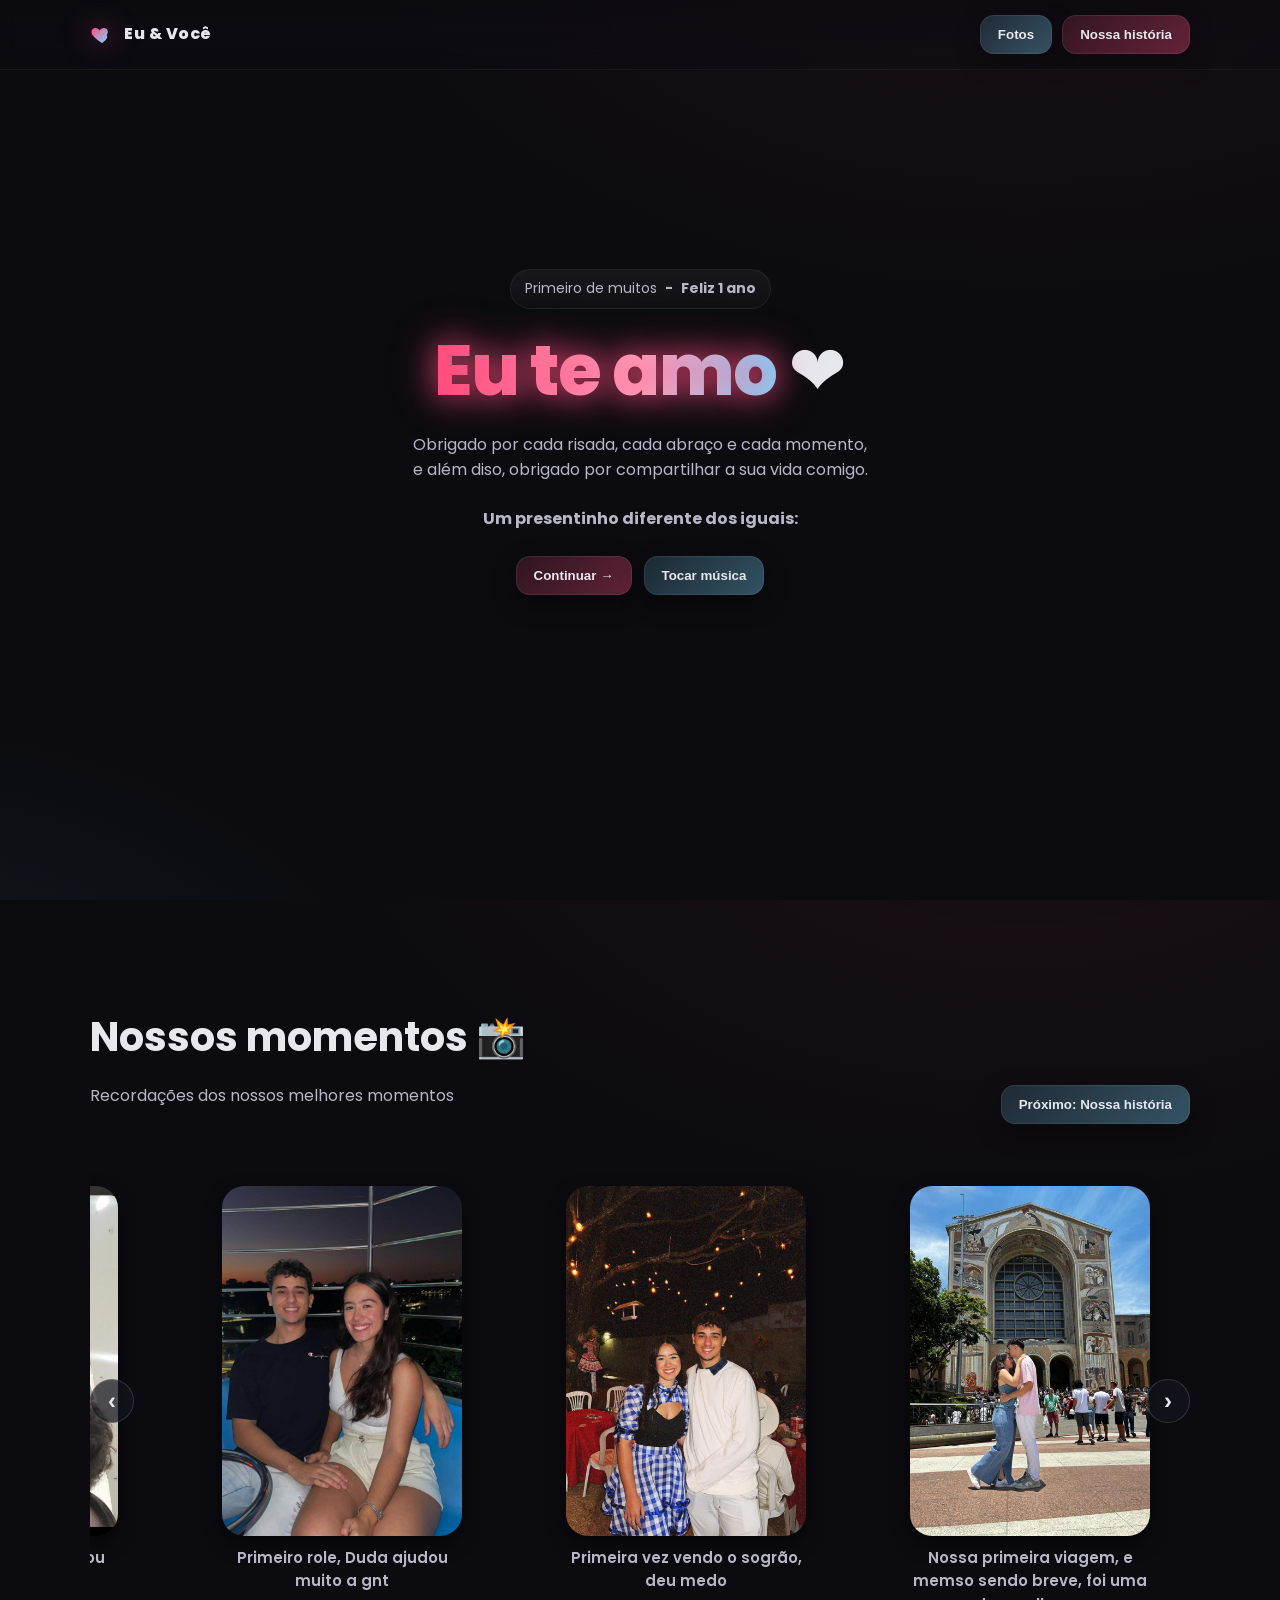
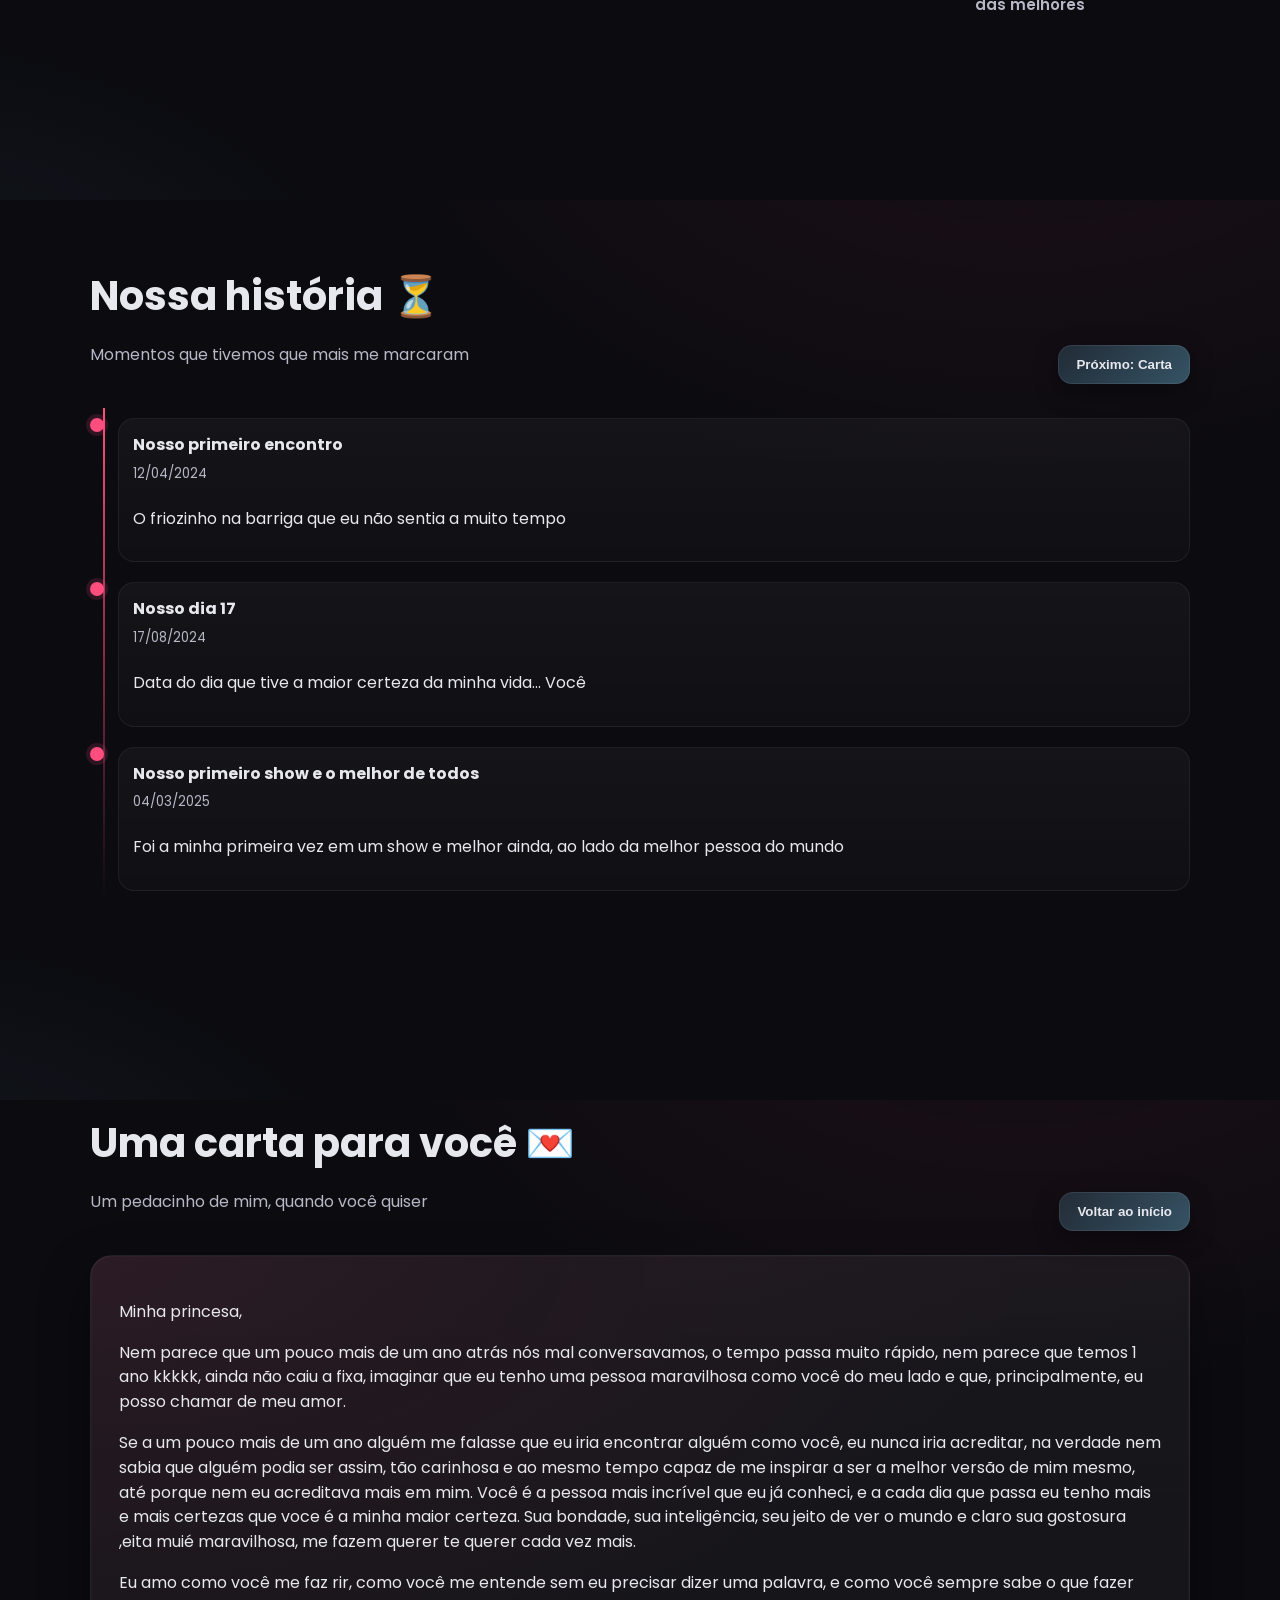
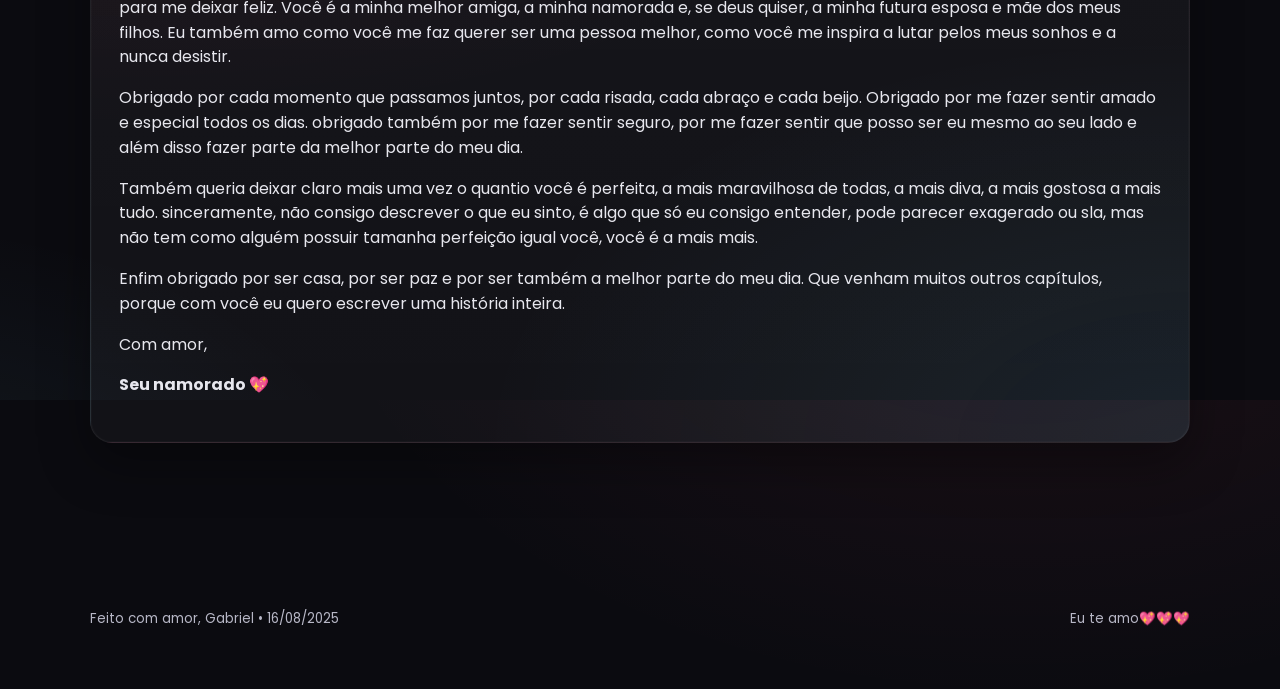
==== commit 4071410e: "ajustes" ====
--- a/1ano.html
+++ b/1ano.html
@@ -210,7 +210,7 @@
             <div class="t-card">
               <strong>Nosso dia 17</strong>
               <small>17/08/2024</small>
-              <p>Data do dia que tive a mais certeza da minha vida... Você</p>
+              <p>Data do dia que tive a maior certeza da minha vida... Você</p>
             </div>
           </div>
           <div class="t-item reveal">
--- a/css/1ano.css
+++ b/css/1ano.css
@@ -454,4 +454,26 @@
         -webkit-backdrop-filter: blur(6px);
         backdrop-filter: blur(6px);
     }
+}
+
+@media (max-width: 600px) {
+    .carousel .card {
+        flex: 0 0 95%;
+        max-width: 98vw;
+        padding: 8px;
+    }
+
+    .carousel .card img {
+        width: 100%;
+        height: auto;
+        max-height: 320px;
+        min-height: 180px;
+        object-fit: cover;
+    }
+
+    .carousel-btn {
+        width: 38px;
+        height: 38px;
+        font-size: 20px;
+    }
 }
